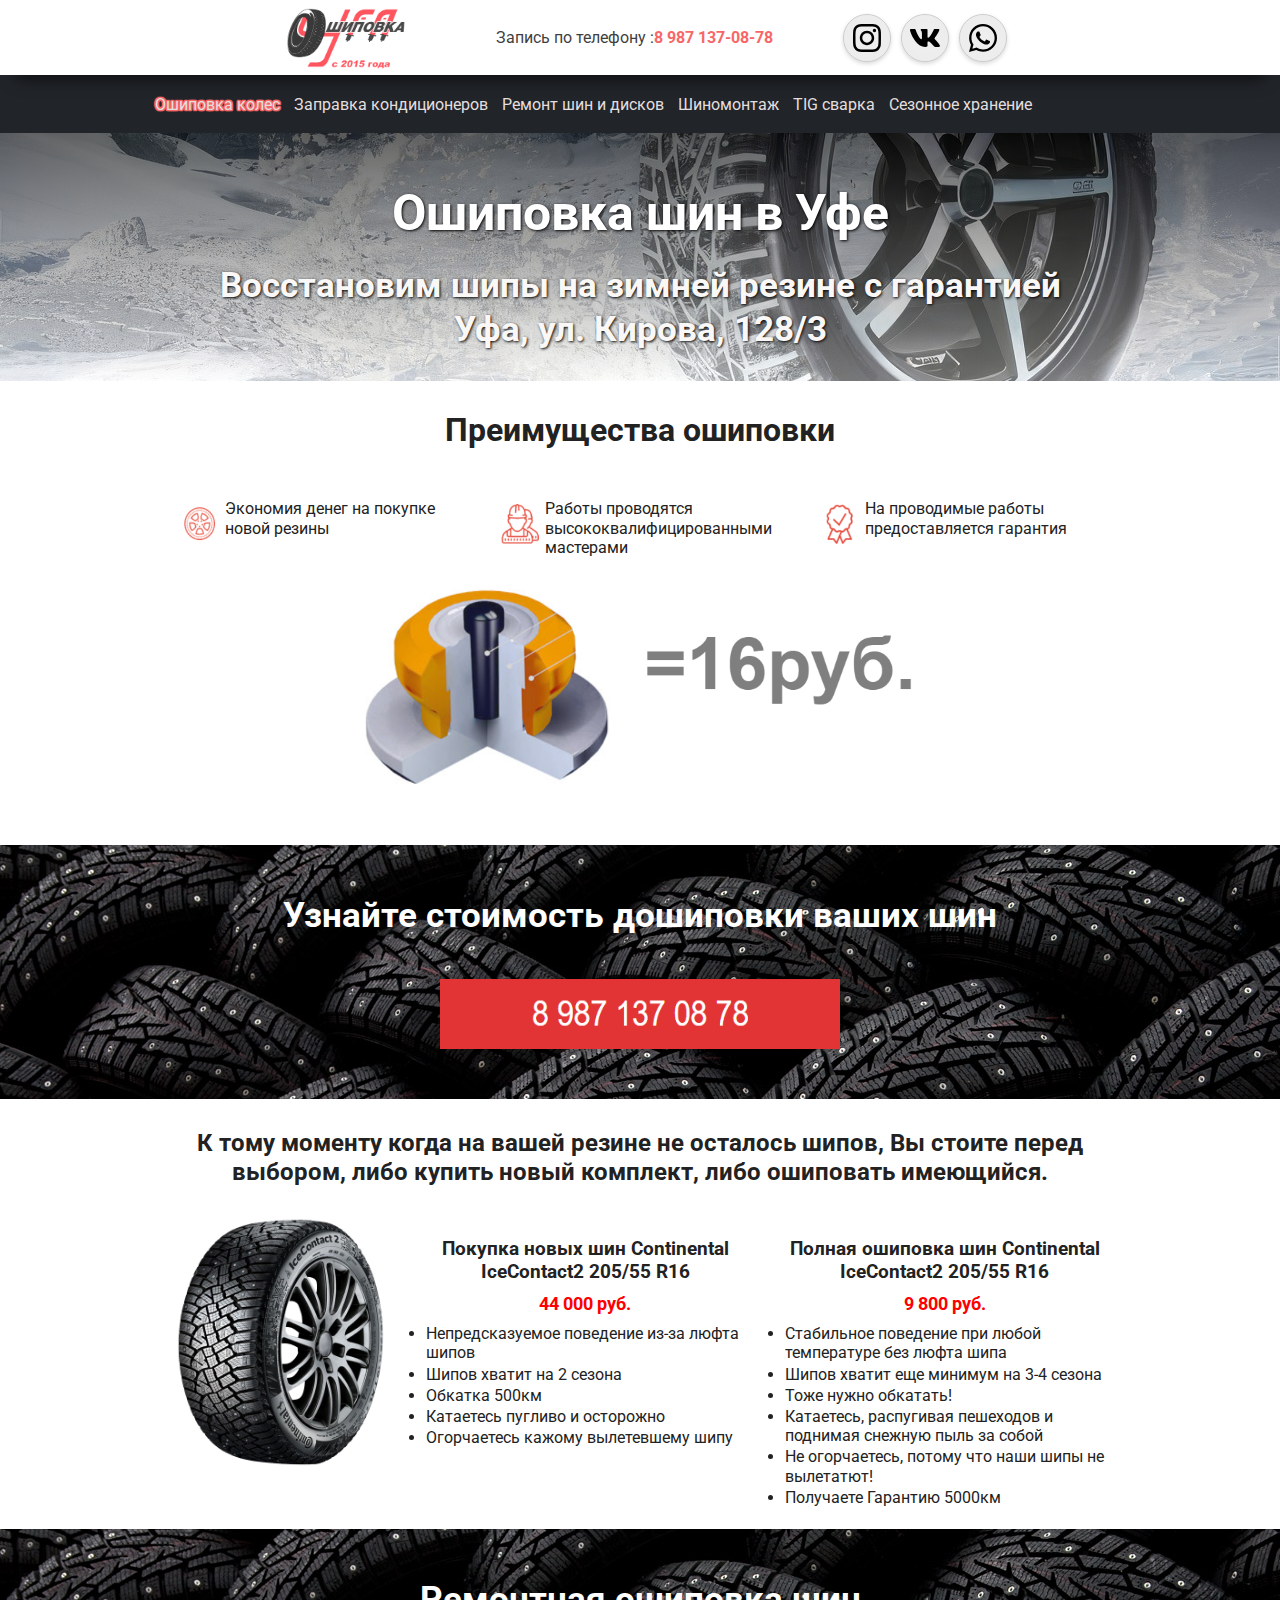
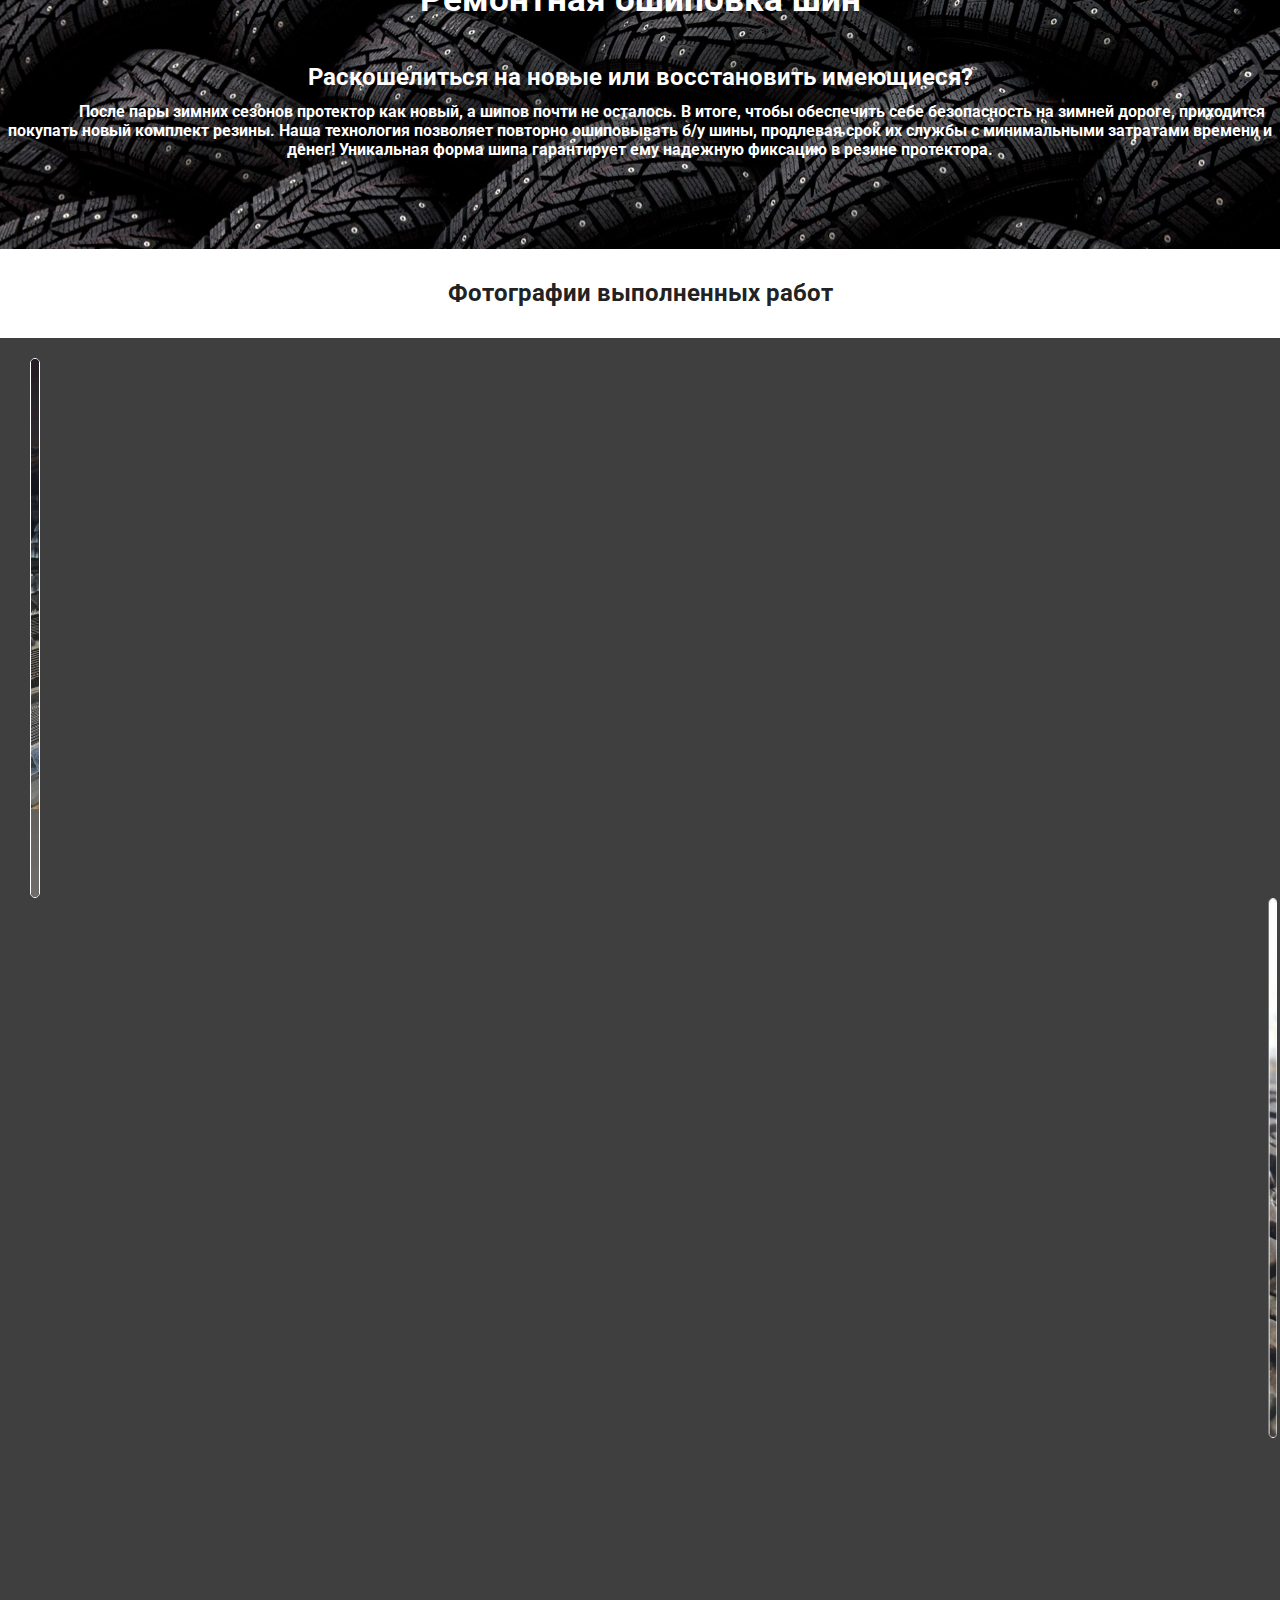
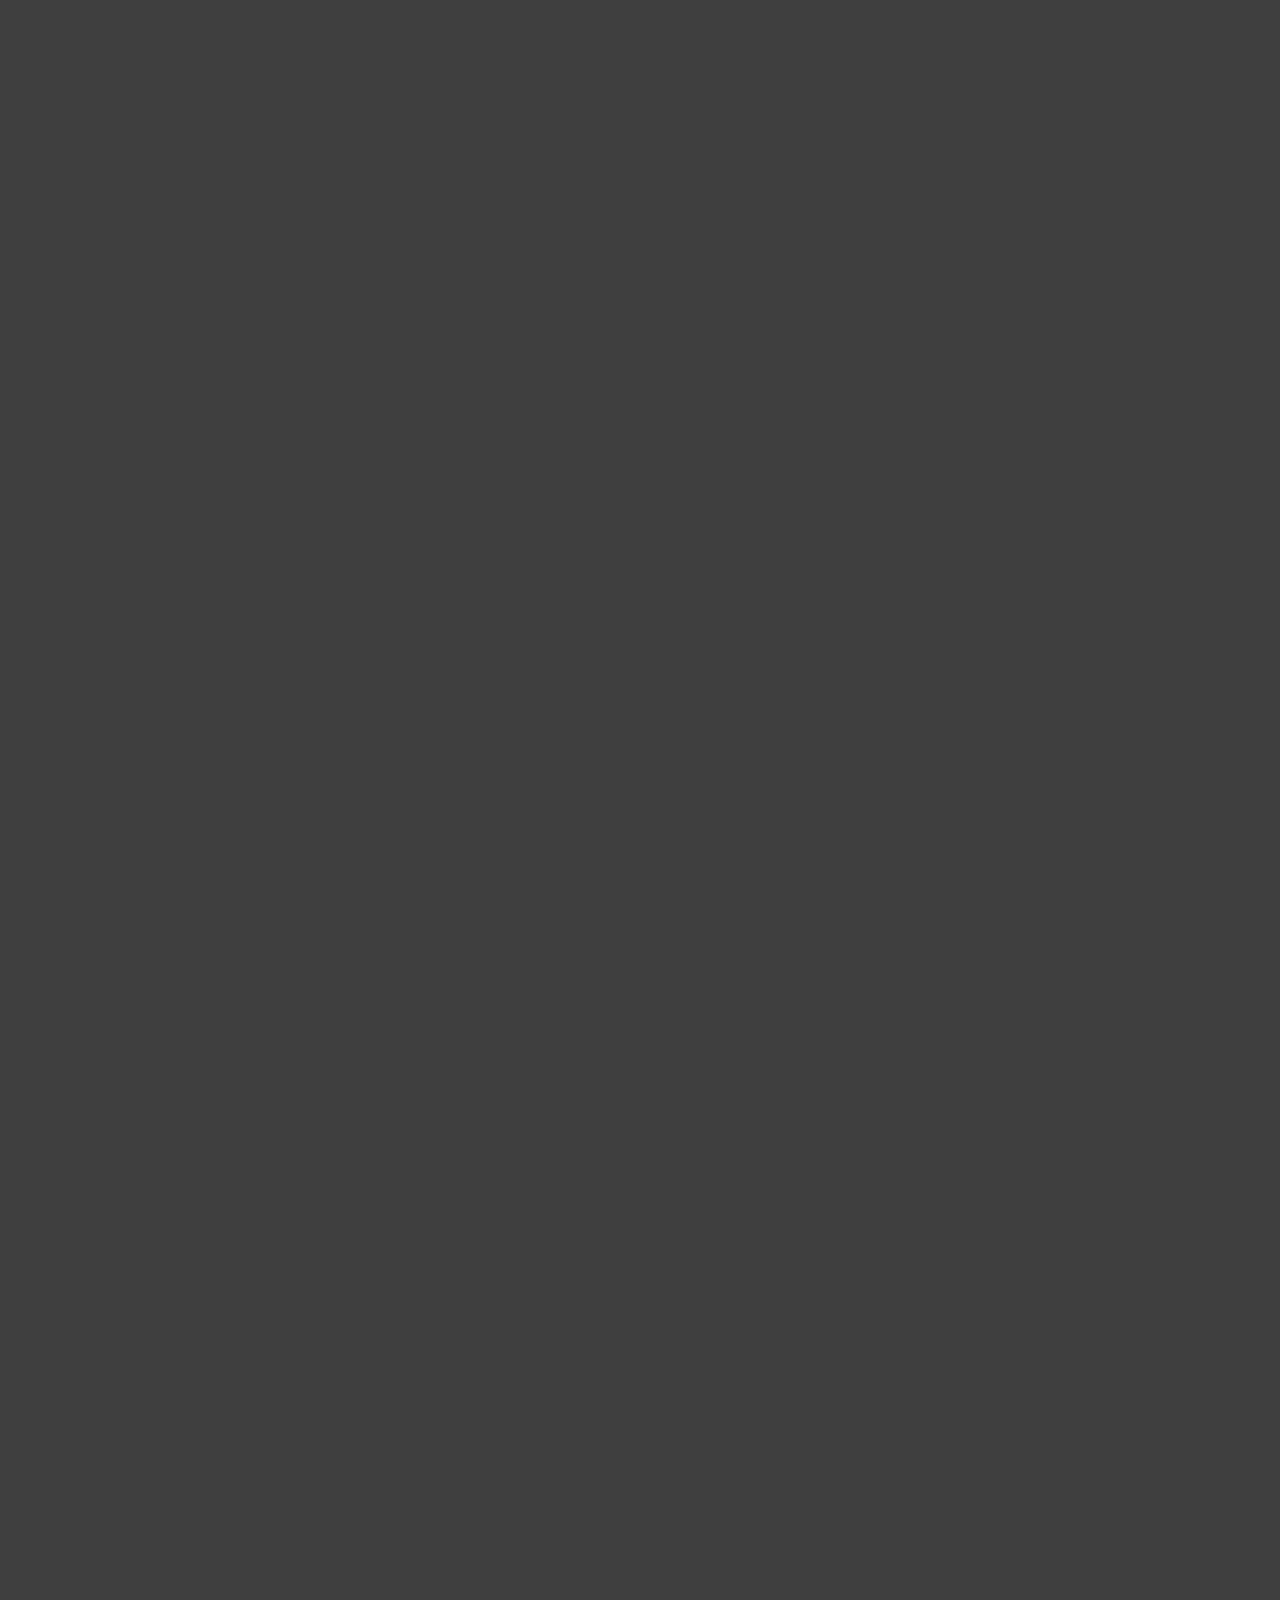
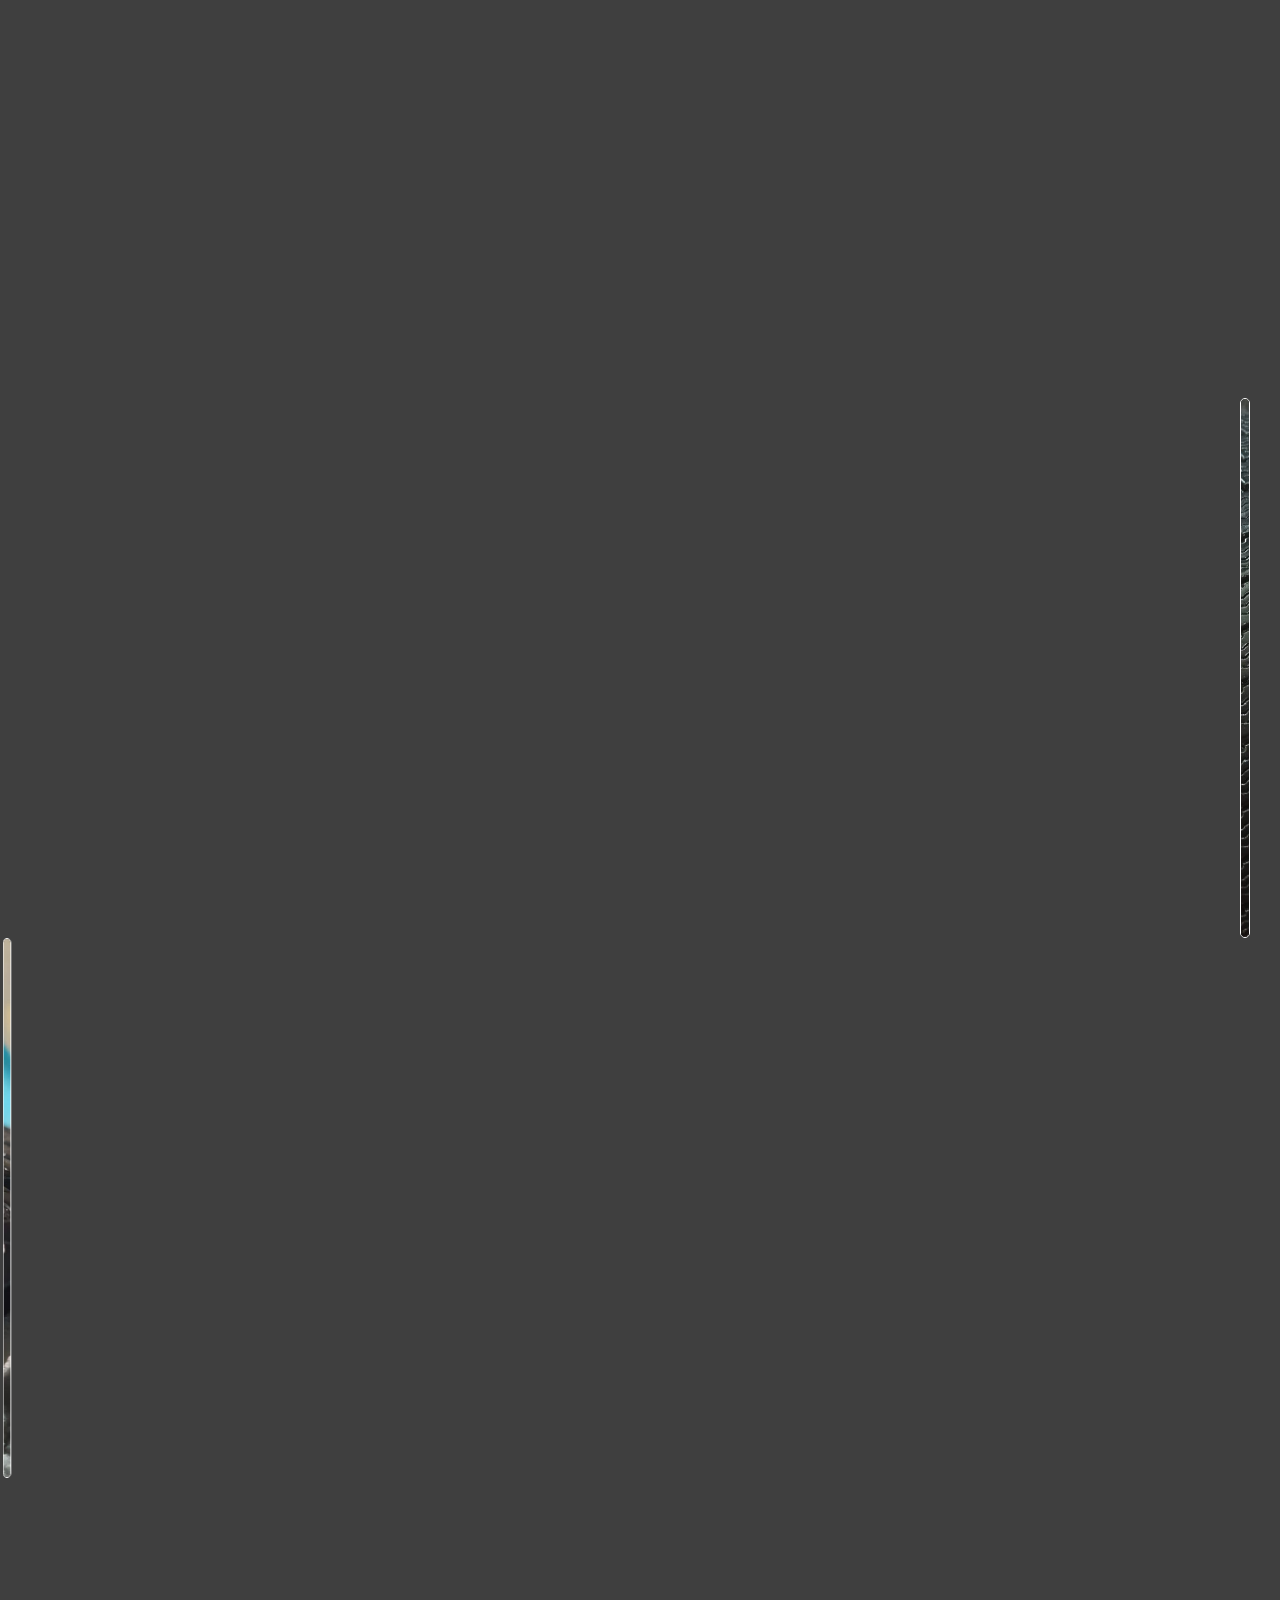
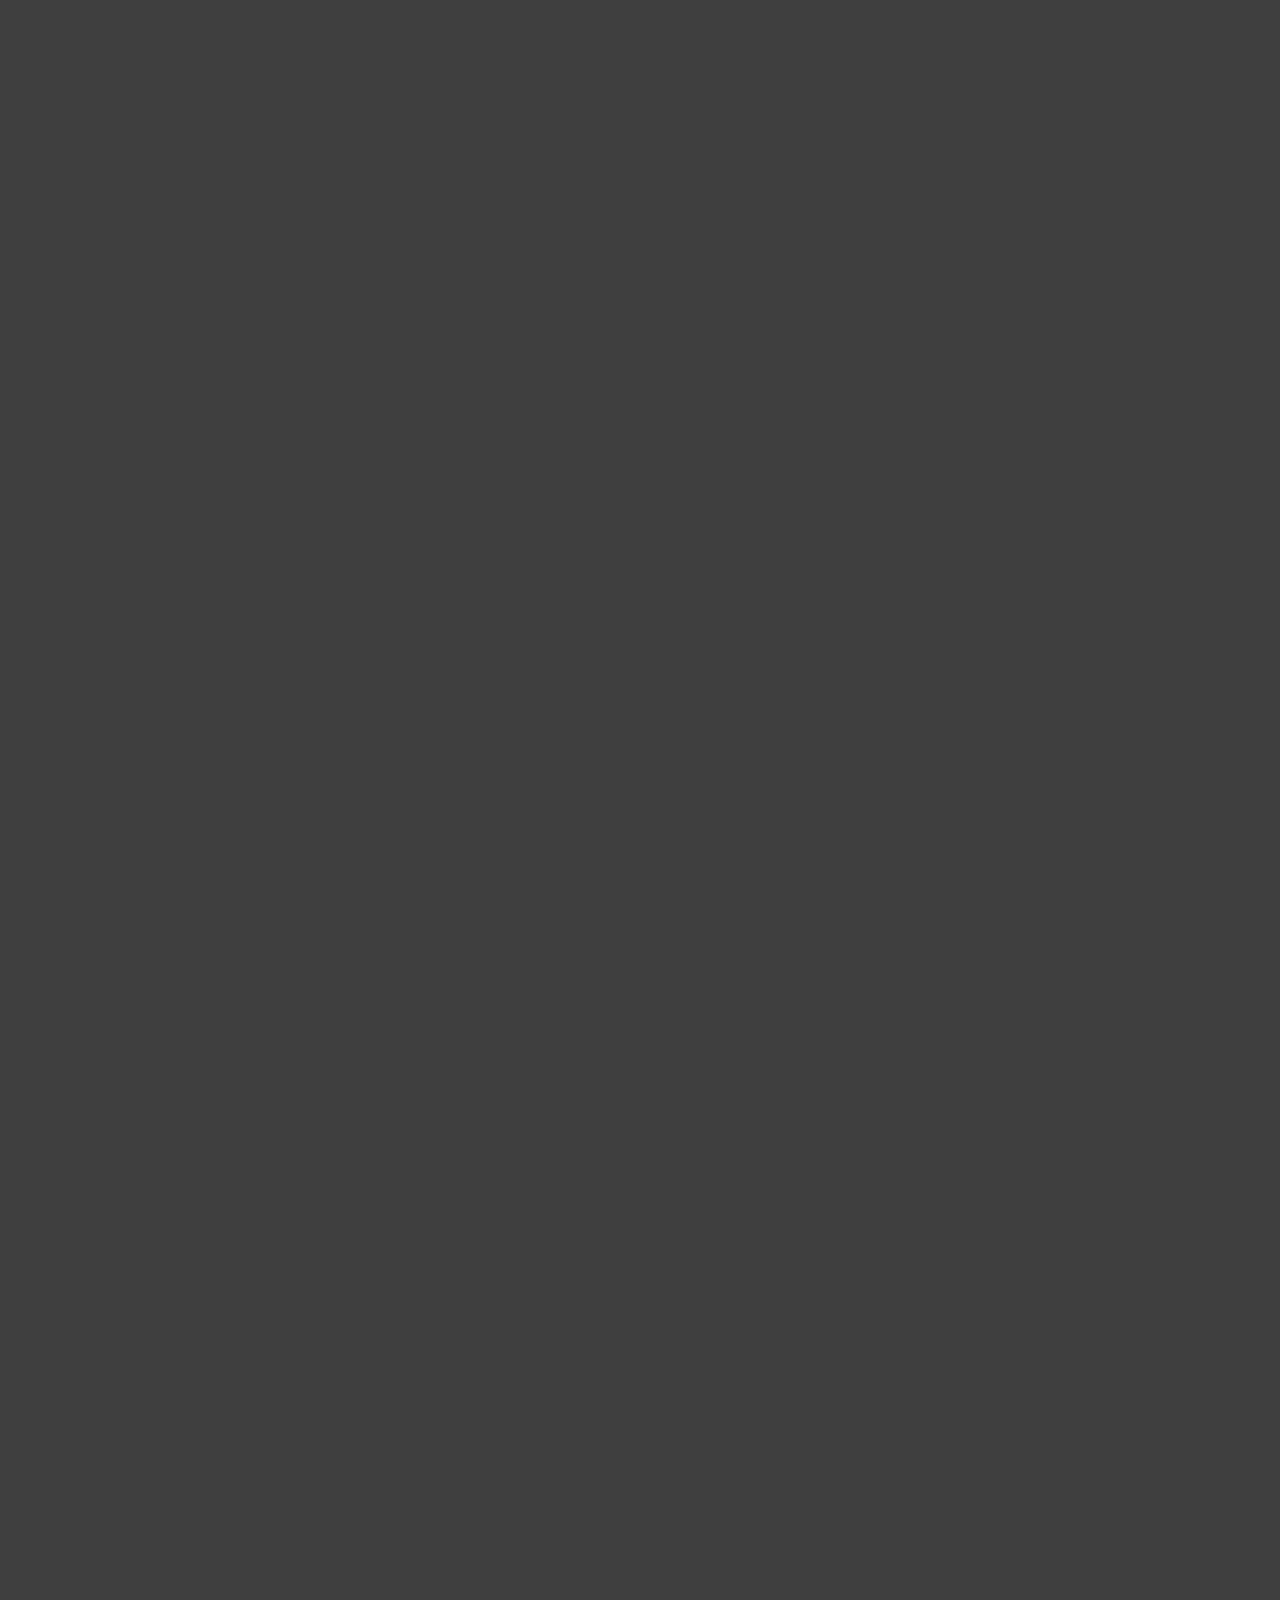
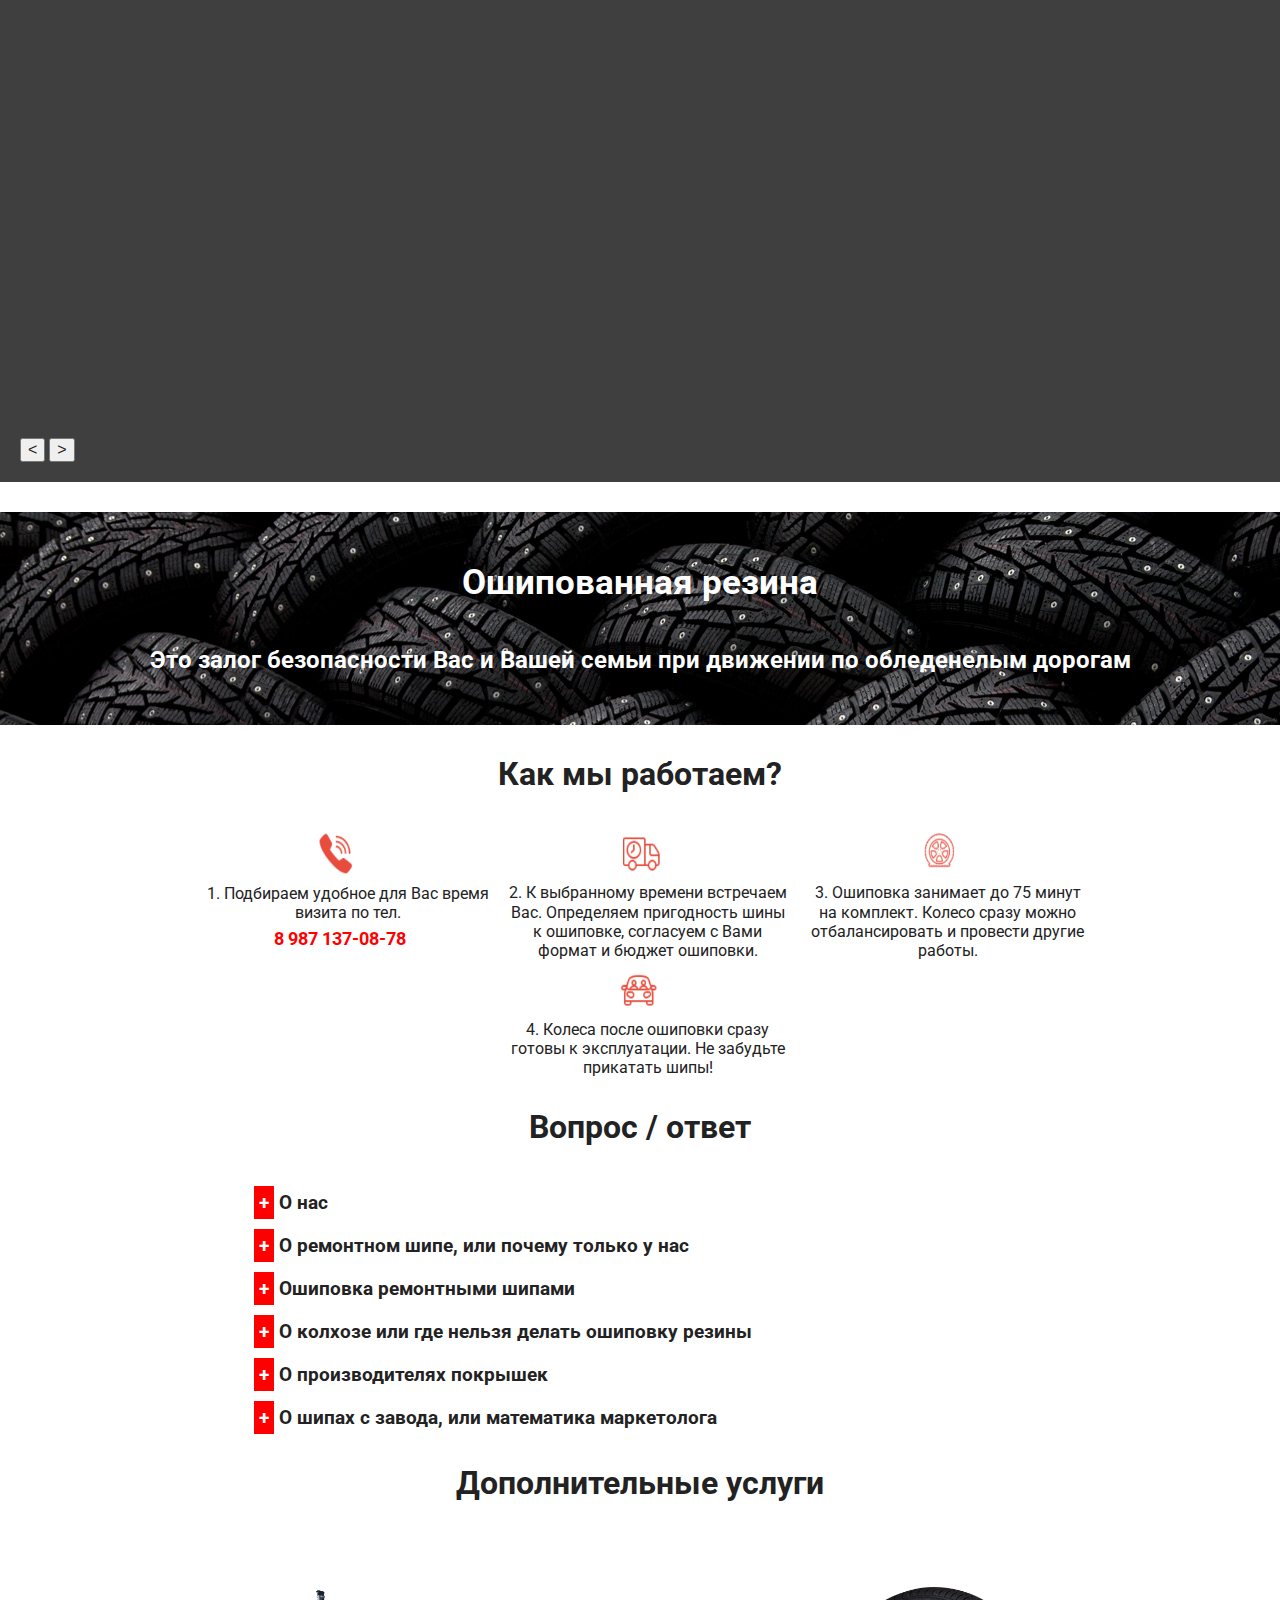
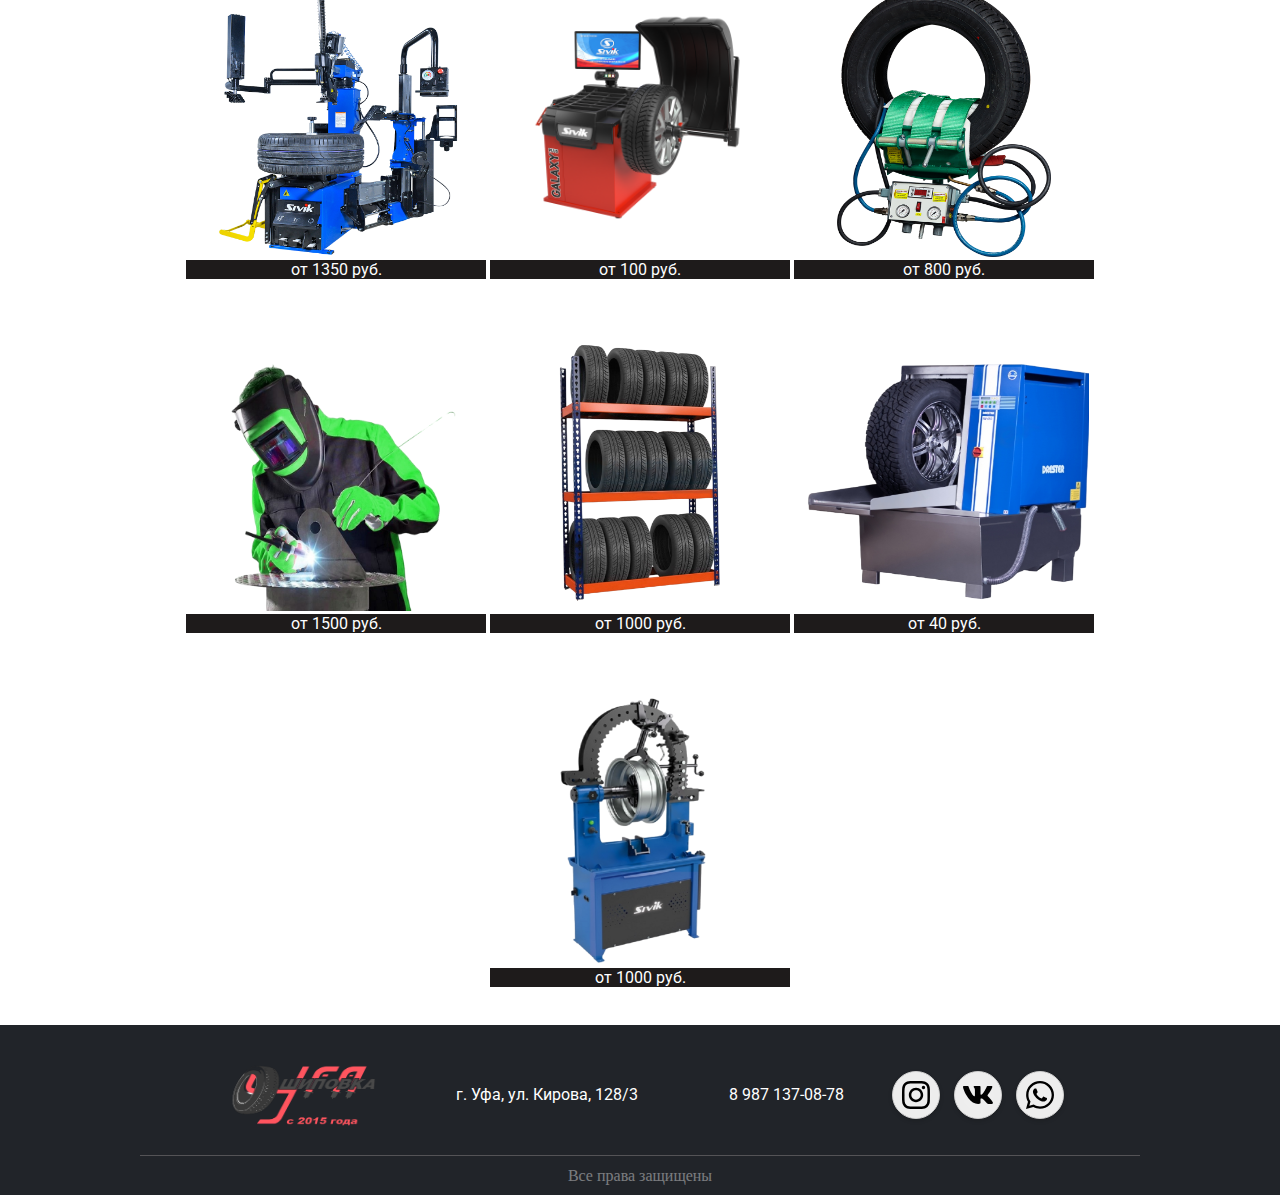
==== index.html @ 0d9ad4f1 "correct gallery" ====
<!DOCTYPE html>
<html lang="en">
  <head>
    <meta charset="UTF-8" />
    <meta http-equiv="X-UA-Compatible" content="IE=edge" />
    <meta name="viewport" content="width=device-width, initial-scale=1.0" />
    <link rel="stylesheet" href="reset.css" />
    <link rel="stylesheet" href="style.css" />
    <link rel="icon" href="logo_min.ico" type=”image/x-icon”>
    <link rel="stylesheet" href="css/style.css">
    <title>Ошиповка шин - Ошиповка шин в Уфе</title>
  </head>
  <body>
    <nav class="navbar">
      <div class="container">
        <div class="navbar__wrap">
          <div class="hamb">
            <div class="hamb__field" id="hamb">
              <span class="bar"></span>
              <span class="bar"></span>
              <span class="bar"></span>
            </div>Меню
          </div>

          
          <div class="menusha">

            <ul class="topmenu">
              
              <li> <div class="submenu-link"><img src="chrome_D1sg9mrpf6-PhotoRoom.png-PhotoRoom.png" class="burger">
                 <a href="" > Меню</a></div>
                <ul class="submenu">
                  <li class="pagesik"><a href='' id="glaw">Ошиповка колес</a></li>
                <li class="pagesik"><a href=''>Заправка кондиционеров</a></li>
                <li class="pagesik"><a href=''>Ремонт шин и дисков</a></li>
                <li class="pagesik"><a href=''>Шиномонтаж</a></li>
                <li class="pagesik"><a href=''>TIG сварка</a></li>
                <li class="pagesik"><a href=''>Сезонное хранение</a></li>
                </ul>
              </li>
            </ul>
            
              
          </div>



          <a href="#" class="logo" id="logo"><img src="logo.png" class="logotype" alt=""></a>
          
          <ul class="menu" id="menu">
            
            <div class="mesuba"> 
              <ul class="mensu">
              <li class="pagesik"><a href='' id="glaw">Ошиповка колес</a></li>
              <li class="pagesik"><a href=''>Заправка кондиционеров</a></li>
              <li class="pagesik"><a href=''>Ремонт шин и дисков</a></li>
              <li class="pagesik"><a href=''>Шиномонтаж</a></li>
              <li class="pagesik"><a href=''>TIG сварка</a></li>
              <li class="pagesik"><a href=''>Сезонное хранение</a></li>
            </ul>
            </div>
            

            <li><a href="tel:+79871370878">Запись по телефону :<p> <div class="numberus">  8 987 137-08-78</div></p></a></li>
           
            <li>
              <div class="social instagram">
                <a href="https://instagram.com/oshipovkaufa" target="_blank">
                  <svg role="img" viewBox="0 0 448 512">
                    <path fill="currentColor" d="M224.1 141c-63.6 0-114.9 51.3-114.9 114.9s51.3 114.9 114.9 114.9S339 319.5 339 255.9 287.7 141 224.1 141zm0 189.6c-41.1 0-74.7-33.5-74.7-74.7s33.5-74.7 74.7-74.7 74.7 33.5 74.7 74.7-33.6 74.7-74.7 74.7zm146.4-194.3c0 14.9-12 26.8-26.8 26.8-14.9 0-26.8-12-26.8-26.8s12-26.8 26.8-26.8 26.8 12 26.8 26.8zm76.1 27.2c-1.7-35.9-9.9-67.7-36.2-93.9-26.2-26.2-58-34.4-93.9-36.2-37-2.1-147.9-2.1-184.9 0-35.8 1.7-67.6 9.9-93.9 36.1s-34.4 58-36.2 93.9c-2.1 37-2.1 147.9 0 184.9 1.7 35.9 9.9 67.7 36.2 93.9s58 34.4 93.9 36.2c37 2.1 147.9 2.1 184.9 0 35.9-1.7 67.7-9.9 93.9-36.2 26.2-26.2 34.4-58 36.2-93.9 2.1-37 2.1-147.8 0-184.8zM398.8 388c-7.8 19.6-22.9 34.7-42.6 42.6-29.5 11.7-99.5 9-132.1 9s-102.7 2.6-132.1-9c-19.6-7.8-34.7-22.9-42.6-42.6-11.7-29.5-9-99.5-9-132.1s-2.6-102.7 9-132.1c7.8-19.6 22.9-34.7 42.6-42.6 29.5-11.7 99.5-9 132.1-9s102.7-2.6 132.1 9c19.6 7.8 34.7 22.9 42.6 42.6 11.7 29.5 9 99.5 9 132.1s2.7 102.7-9 132.1z"/>
                  </svg>
                </a>
              </div>
            
            <div class="social vk">
              <a href="https://vk.com/oshipovkaufa" target="_blank">
                <svg role="img" viewBox="0 0 576 512">
                  <path fill="currentColor" d="M545 117.7c3.7-12.5 0-21.7-17.8-21.7h-58.9c-15 0-21.9 7.9-25.6 16.7 0 0-30 73.1-72.4 120.5-13.7 13.7-20 18.1-27.5 18.1-3.7 0-9.4-4.4-9.4-16.9V117.7c0-15-4.2-21.7-16.6-21.7h-92.6c-9.4 0-15 7-15 13.5 0 14.2 21.2 17.5 23.4 57.5v86.8c0 19-3.4 22.5-10.9 22.5-20 0-68.6-73.4-97.4-157.4-5.8-16.3-11.5-22.9-26.6-22.9H38.8c-16.8 0-20.2 7.9-20.2 16.7 0 15.6 20 93.1 93.1 195.5C160.4 378.1 229 416 291.4 416c37.5 0 42.1-8.4 42.1-22.9 0-66.8-3.4-73.1 15.4-73.1 8.7 0 23.7 4.4 58.7 38.1 40 40 46.6 57.9 69 57.9h58.9c16.8 0 25.3-8.4 20.4-25-11.2-34.9-86.9-106.7-90.3-111.5-8.7-11.2-6.2-16.2 0-26.2.1-.1 72-101.3 79.4-135.6z"/>
                </svg>
              </a>
            </div>
            <div class="social whatsapp">
              <a href="https://wa.me/79871370878" target="_blank">
                <svg role="img" viewBox="0 0 448 512">
                  <path fill="currentColor" d="M380.9 97.1C339 55.1 283.2 32 223.9 32c-122.4 0-222 99.6-222 222 0 39.1 10.2 77.3 29.6 111L0 480l117.7-30.9c32.4 17.7 68.9 27 106.1 27h.1c122.3 0 224.1-99.6 224.1-222 0-59.3-25.2-115-67.1-157zm-157 341.6c-33.2 0-65.7-8.9-94-25.7l-6.7-4-69.8 18.3L72 359.2l-4.4-7c-18.5-29.4-28.2-63.3-28.2-98.2 0-101.7 82.8-184.5 184.6-184.5 49.3 0 95.6 19.2 130.4 54.1 34.8 34.9 56.2 81.2 56.1 130.5 0 101.8-84.9 184.6-186.6 184.6zm101.2-138.2c-5.5-2.8-32.8-16.2-37.9-18-5.1-1.9-8.8-2.8-12.5 2.8-3.7 5.6-14.3 18-17.6 21.8-3.2 3.7-6.5 4.2-12 1.4-32.6-16.3-54-29.1-75.5-66-5.7-9.8 5.7-9.1 16.3-30.3 1.8-3.7.9-6.9-.5-9.7-1.4-2.8-12.5-30.1-17.1-41.2-4.5-10.8-9.1-9.3-12.5-9.5-3.2-.2-6.9-.2-10.6-.2-3.7 0-9.7 1.4-14.8 6.9-5.1 5.6-19.4 19-19.4 46.3 0 27.3 19.9 53.7 22.6 57.4 2.8 3.7 39.1 59.7 94.8 83.8 35.2 15.2 49 16.5 66.6 13.9 10.7-1.6 32.8-13.4 37.4-26.4 4.6-13 4.6-24.1 3.2-26.4-1.3-2.5-5-3.9-10.5-6.6z"/>
                </svg>
              </a>
            </div></li>
          </ul>
        </div>
      </div>
    </nav>
    <div class="popup" id="popup"></div>
    <header class="header" id="header">  
      <div class="container">
        <div class="content">
                <li class="pagesik"><a href='' id="glaw">Ошиповка колес</a></li>
                <li class="pagesik"><a href=''>Заправка кондиционеров</a></li>
                <li class="pagesik"><a href=''>Ремонт шин и дисков</a></li>
                <li class="pagesik"><a href=''>Шиномонтаж</a></li>
                <li class="pagesik"><a href=''>TIG сварка</a></li>
                <li class="pagesik"><a href=''>Сезонное хранение</a></li>
        </div>
      </div>
    </header>
    <script src="https://cdnjs.cloudflare.com/ajax/libs/jquery/3.3.1/jquery.min.js"></script>

    <div class="noheader2">
      <div class="conte">
        <h1>Ошиповка шин в Уфе</h1><br>
        <h2>Восстановим шипы на зимней резине с гарантией</h2><br>
        <h2>Уфа, ул. Кирова, 128/3</h2>
      </div>
    </div>

    <main class="main">
      <div class="container">
        <div class="zag"> <b>Преимущества ошиповки</b></div>
        <div class="preim">
          <div class="preimblock"><img src="ikonprem11.png" alt=""><div>Экономия денег на покупке новой резины</div></div>
          <div class="preimblock"><img src="ikonprem3.png" alt=""><div>Работы проводятся высококвалифицированными мастерами</div></div>
          <div class="preimblock"><img src="ikonprem2.png" alt=""><div>На проводимые работы предоставляется гарантия</div></div>
       </div>
       <div class="preim"><img src="ship.png" alt="" id="shipa"></div>
       
          </p>
        </div>
      
    </main>

    <!-- <div class="RP-SCRIPT"><a class="RP-LINK" href="https://radiopotok.ru/radio/1876">Rock Radio</a></div><script defer src="https://radiopotok.ru/f/script6.1/1876.js" charset="UTF-8"></script> -->


    <div class="noheader">
      <div class="conte">
        <h2>Узнайте стоимость дошиповки ваших шин</h2><br>
        <img src="nubmer.png" alt="">
      </div>
    </div>

<main class="main">
  <div class="container">
    <div class="zagkoles"> К тому моменту когда на вашей резине не осталось шипов, Вы стоите перед выбором, либо купить новый комплект, либо ошиповать имеющийся.</div>
    <div class="primer">
      <img src="continental1.png" alt="">
      <div class="newshin">
        <div class="abzacc">Покупка новых шин
        Continental IceContact2 205/55 R16</div>
        
        <div class="cena">44 000 руб.</div>
        <li>Непредсказуемое поведение из-за люфта шипов</li>
        <li>Шипов хватит на 2 сезона</li>
        <li>Обкатка 500км</li>
        <li>Катаетесь пугливо и осторожно</li>
        <li>Огорчаетесь кажому вылетевшему шипу</li>
        
       
      </div>
      <div class="newshin"><div class="abzacc">Полная ошиповка шин
        Continental IceContact2 205/55 R16</div>
        
        <div class="cena">9 800 руб.</div>
        <li>Стабильное поведение при любой температуре без люфта шипа</li>
        <li>Шипов хватит еще минимум на 3-4 сезона</li>
        <li>Тоже нужно обкатать!</li>
        <li>Катаетесь, распугивая пешеходов и поднимая снежную пыль за собой</li>
        <li>Не огорчаетесь, потому что наши шипы не вылетатют!</li>
        <li>Получаете Гарантию 5000км</li>
        
        </div>
     
   </div>
  </div>
</main>

<div class="noheader">
  <div class="conte">
    <h2>Ремонтная ошиповка шин</h2><br>
    <h3>Раскошелиться на новые или восстановить имеющиеся?</h3>
    <p>После пары зимних сезонов протектор как новый, а шипов почти не осталось. В итоге, чтобы обеспечить себе безопасность на зимней дороге, приходится покупать новый комплект резины. 
    Наша технология позволяет повторно ошиповывать б/у шины, продлевая срок их службы с минимальными затратами времени и денег! 
    Уникальная форма шипа гарантирует ему надежную фиксацию в резине протектора.</p>
  </div>
</div>

<div class="zagkoles"> Фотографии выполненных работ</div>
<main class="main">
<div class="fotki">

  <!-- <div class="pedenus-slaidera">
    <div class="sended-nesunam">
    <div class="design-mansecus">
    <div class="design-mansecu">
      <img class="img-naminks" src="photo1.jpg">
    </div>
    <div class="design-mansecu">
      <img class="img-naminks" src="photo2.jpg">
    </div>
    <div class="design-mansecu">
      <img class="img-naminks" src="photo3.jpg">
    </div>
    <div class="design-mansecu">
      <img class="img-naminks" src="photo4.jpg">
    </div>
    <div class="design-mansecu">
      <img class="img-naminks" src="photo5.jpg">
    </div>
    <div class="design-mansecu">
      <img class="img-naminks" src="photo6.jpg">
    </div>
    <div class="design-mansecu">
      <img class="img-naminks" src="photo8.jpg">
    </div>
    <div class="design-mansecu">
      <img class="img-naminks" src="photo9.jpg">
    </div>
    <div class="design-mansecu">
      <img class="img-naminks" src="photo10.jpg">
      </div>
      <div class="design-mansecu">
        <img class="img-naminks" src="photo11.jpg">
      </div>
      <div class="design-mansecu">
        <img class="img-naminks" src="photo12.jpg">
      </div>
      <div class="design-mansecu">
        <img class="img-naminks" src="photo13.jpg">
        </div>
    </div>
    </div>
    <a class="educas-nsution educas-nsution_prev" href="#" role="button"></a>
    <a class="educas-nsution educas-nsution_next" href="#" role="button"></a>
    </div> -->


   

    <div class="carousel-3d" data-gap="10">
      <figure>
          <div><a href="#any"><img class="galerei" src="photo1.jpg" alt=""/></a></div>
          <div><a href="#any"><img class="galerei" src="photo2.jpg" alt=""/></a></div>
          <div><a href="#any"><img class="galerei" src="photo3.jpg" alt=""/></a></div>
          <div><a href="#any"><img class="galerei" src="photo4.jpg" alt=""/></a></div>
          <div><a href="#any"><img class="galerei" src="photo5.jpg" alt=""/></a></div>
          <div><a href="#any"><img class="galerei" src="photo6.jpg" alt=""/></a></div>
          <div><a href="#any"><img class="galerei" src="photo8.jpg" alt=""/></a></div>
          <div><a href="#any"><img class="galerei" src="photo9.jpg" alt=""/></a></div> 
          <div><a href="#any"><img class="galerei" src="photo10.jpg" alt=""/></a></div>
          <div><a href="#any"><img class="galerei" src="photo11.jpg" alt=""/></a></div>
          <div><a href="#any"><img class="galerei" src="photo12.jpg" alt=""/></a></div>
          <div><a href="#any"><img class="galerei" src="photo13.jpg" alt=""/></a></div>
      </figure>
      <nav>
          <button class="nav prev"> < </button>
          <button class="nav next"> > </button>
      </nav>
  </div>



</div>

</main>

<div class="noheader">
  <div class="conte">
    <h2>Ошипованная резина</h2><br>
    <h3>Это залог безопасности Вас и Вашей семьи при движении по обледенелым дорогам</h3>
    
  </div>
</div>

<main class="main">
  <div class="container">
    <div class="zag"><b>Как мы работаем?</b></div>
    <div class="preim1">  
      <div class="preimblock1"><img src="kakrab1.png" alt=""><div>1. Подбираем удобное для Вас время визита по тел. </div><div class="cena">8 987 137-08-78</div></div>
      <div class="preimblock1"><img src="kakarab2.png" alt=""><div>2. К выбранному времени встречаем Вас. Определяем пригодность шины к ошиповке, согласуем с Вами формат и бюджет ошиповки.</div></div>
      <div class="preimblock1"><img src="kakarab3.png" alt=""><div>3. Ошиповка занимает до 75 минут на комплект. Колесо сразу можно отбалансировать и провести другие работы.</div></div>
      <div class="preimblock1"><img src="kakrab4.png" alt=""><div>4. Колеса после ошиповки сразу готовы к эксплуатации. Не забудьте прикатать шипы!</div></div>
   </div>

      <div class="zag"> <b>Вопрос / ответ</b></div>

      <div class="blokopisan" onclick="look('link1'),izmeVid('redblock1'),izmVidMin('redMin1')"  ><div id="redMin1" class="redblock">–</div> <div id="redblock1" class="redblock1" >+</div> 
      О нас </div>
      <div id="link1" class="opisanie">
        <p>Сотни довольных клиентов уже сделали выбор в пользу шиповки ремонтными шипами в Уфе в нашей команде. 
        Наши клиенты сэкономили сотни тысяч рублей на покупке новых покрышек, восстановив ошиповку имеющихся покрышек, проверили качество сцепления 
        на всех поворотах Уфы, тысячах поворотов Республики и даже других регионов нашей страны. </p>
        <p>И если Вам надоело думать о том, как тронуться на подъемах, надоело входить в повороты на 15км/ч, надоело отказывать себе в ручнике – звоните нам! 
        Решим Ваши проблемы. Качественно и надолго. </p>
        <p>Мы являемся официальным установочным центром завода-изготовителя, и поэтому даём гарантию качества и обеспечиваем лучшую цену на эти услуги не только в Уфе и Башкортостане, но и во всем Приволжском ФО. 
        Именно к нам приезжали шиповаться клиенты со всех городов Башкортостана, Усть-Катава, Магнитогорска, Саратова и Волгограда. </p>
        Звоните! Будем рады Вам помочь.</div>

        <div class="blokopisan" onclick="look('link2'),izmeVid('redblock2'),izmVidMin('redMin2')" ><div id="redMin2" class="redblock">–</div> <div id="redblock2" class="redblock1" >+</div> 
        О ремонтном шипе, или почему только у нас</div>
        <div id="link2" class="opisanie"><p>Наша команда использует только ремонтные шипы, никакого «колхоза» и «китая». Так что же это за ремонтный шип? Это специальный трехкомпонентный шип, значительно больший по габаритам типовых, но при этом по массе несущественно тяжелее, так что в управляемости и динамике машина не потеряет, а даже приобретет. Но о приобретет чуточку позже.
        </p><p>Ремонтный шип устанавливается в отверстие из-под выпавшего шипа. В виду своего размера, шип плотно обтянут резиной. Установка в «старые» отверстия дает огромный плюс. Ремонтная ошиповка восстанавливает исходную конфигурацию пятная контакта. А ведь именно за грамотное расположение шипов и платится немалая часть стоимости комплекта резины! Устанавливая профессиональным оборудованием, мы никак не повреждаем покрышку. Технология полностью исключила элементы, способные хоть как-то повредить покрышку.
        </p><p>Сам корпус по высоте короче заводского, но фланец (шляпка) увеличен в диаметре до 12мм (заводские шипы имеют диаметр в 6,5-8мм). Эта шляпка шипа работает как якорь и обеспечивает устойчивость к вылету под действием поперечной к поверхности протектора центробежной силы, что не позволяет вылетать даже при скорости 180км/ч (наверно и при большей им ничего не грозит, но быстрее ехать по ледяной трассе откровенно было страшно). Эта же шляпка увеличивает устойчивость к касательным к протектору силам, возникающим при разгонах, торможениях, поворотах.
        </p><p> Полимерная втулка имеет очень низкую плотность, что позволяет снизить массу шипа, является дополнительным элементом сопротивления касательным силам и одновременно служит своего рода сальником, защищающим основание шипа и протектор от агрессивной среды.
        </p><p> Корпус шипа выполнен из сталь-алюминиевого сплава, что обеспечивает большую износостойкость шипа. При сравнении вида сверху очевидно, что площадь рабочей поверхности ремонтного шипа больше площади заводского шипа, и это вместе с большей устойчивостью шипа приводит к тому, что износ у шипа идет только сверху вниз, наш ремонтный шип со временем становится короче, но не тоньше, как заводские. А значит не будет болтаться в отверстии, а всегда на совесть стоять поперек площади контакта, обеспечивая максимально глубокое вгрызание в лед, тем самым Вы и приобретете улучшение динамики.
        </p><p> И конечно же, мы не могли обойти стороной ключевой элемент шипа – сердечник. У ремонтного шипа сердечник изготовлен из вольфрамового сплава (прямо как у бронебойных патронов, ну а что?) И он у нас длинный! Сердечник нашего ремонтного шипа протягивается до самой шляпки, придавай дополнительную прочность корпусу, не позволяя ломаться ему в районе ножки (привет владельцам Michelin X-Ice North 3 и Nokian Hakkapellita 7).
        </p></div>

        <div class="blokopisan" onclick="look('link3'),izmeVid('redblock3'),izmVidMin('redMin3')"  ><div id="redMin3" class="redblock">–</div> <div id="redblock3" class="redblock1" >+</div> 
        Ошиповка ремонтными шипами </div>
        <div id="link3" class="opisanie">
         <p> Ошиповка ремонтными шипами – возвращение былой хваткости Ваших шин.</p>
          <p>Давно устоялось мнение о том, что восстановить шипы на шинах нельзя. До последнего времени так оно и было: поставить заводской шип в старое, изношенное отверстие бесполезно. Отверстия под шипы у шины изношены, диаметр увеличен, поэтому сил удержать шип в таком отверстии и резины нет. К тому же в процессе эксплуатации покрышек, протектор истирается. В купе с тем, что стандартные шипы имеют высоту 8,5 мм, очень скоро протектор становится слишком низким, и заводской шип уже будет торчать выше протектора. А следовательно, уже под действием много меньшей касательной к поверхности протектора силы шип вылетает при разгоне и торможении.
          </p></div>
        
        <div class="blokopisan" onclick="look('link4'),izmeVid('redblock4'),izmVidMin('redMin4') "  ><div id="redMin4" class="redblock">–</div> <div id="redblock4" class="redblock1" >+</div> 
        О колхозе или где нельзя делать ошиповку резины </div>
        <div id="link4" class="opisanie">
          <p>О «колхозе», или сыр в мышеловке.</p>
          <p>Есть «умельцы», заявляющие, что могут восстановить ошиповку, просверлив новое отверстие и поставить рядом стандартный шип, или же типовой шип, уменьшенного диаметра и высоты (выпускаются и такие, для ошиповки велосипедных покрышек и обуви). Подкупает, согласен, копеечная цена этой услуги. Стоп! За что мы платим в зимней шипованной резине в первую очередь? За шипы. Почему же так аппетитен сыр в этой мышеловке? Да, и для шиномонтажа «колхозная» ошиповка очень выгодна: стоимость шипа при закупке составляет 0,3-1,0 рублей, а для клиента – 4-12 рублей. Просто Клондайк для нечистых на руку дельцов. Поэтому не удивляйтесь, если добродушные ребята посоветуют Вам «колхозную» ошиповку, нахваливая как только можно весь этот бред. Но почему не стоит доверять этой технологии?
          </p><p>Давайте разберемся. Во-первых. За что мы платим деньги, покупая Nokian, Continental, Goodyear и шипованную резину других производителей? Верно! За безопасность. А как она достигается? Трудом инженеров, которые выверяют верное расположении и конфигурацию, рассчитывают размеры площадки под установку шипа; качественная ошиповка совершаемая на заводе так же немаловажный фактор, обеспечивающий безопасность потребителя. Исходя из этого, что мы получаем при обращении к мастерам «колхозной» дошиповки?
          </p><p> Во-вторых. Сверление нового отверстия. При ошибке на доли миллиметра острое сверло рассекает капроновый корд, являющийся каркасом жесткости. Вы получаете якобы нормально ошипованную шину, а на первой выбоине у Вас возникает беговая грыжа – конструктивная гибель покрышки. Конечно, никто из умельцев не признается, что они повредили корд при сверлении. Слышите, как купюры убежали в магазин покрышек? 
          </p><p> Во-третьих. Инженеры рассчитали, минимально необходимую площадку, для удержания шипа, но «колхозные» мастера Вам скажут, что и в 3-4 раза меньшей площадки будет более, чем достаточно. Не очень правдоподобно, верно? 
          </p><p> В-четвертых. Если устанавливают велосипедные шипы. Опять же, шип тяжелый, без надобности его не делают большим, чем это необходимо, ведь это увеличивают неподрессоренную массу, снижает динамику и управляемость. Его делают максимально маленьким для целевого автомобиля. А тут Вы слышите, что велосипедные шипы так же эффективно остановят Вашу полуторатонную машину, как и заводские. Владельцы джипов за две тонны, как Вам? Хорошая шутка, если бы не стоила людям жизней.
          </p><p>Что в итоге. С подобной ошиповкой все ясно. Эта «технология», в лучшем случае – деньги на ветер, покрышку на свалку, а может и машину. Мы настоятельно рекомендуем задуматься об этом!
          </p>
        </div>

        <div class="blokopisan" onclick="look('link5'),izmeVid('redblock5'),izmVidMin('redMin5') "  ><div id="redMin5" class="redblock">–</div> <div id="redblock5" class="redblock1" >+</div> 
        О производителях покрышек </div>
        <div id="link5" class="opisanie">
          <p>Вообще, преждевременная потеря работоспособности заводских шипов – процесс неизбежный. В конечном счете, сами производители заинтересованы в этом. Ведь это не прикольно, если Вы будете покупать новый комплект шипованных шин раз в 5-6 лет, намного приятнее производителю, если каждые два года Вы отсчитываете им свои кровные. С другой стороны, производители покрышек не рискуют делать протектор быстроизнашивающимся, ведь это прямой удар по репутации – плохие шины. А вот если протектор в идеальном состоянии, значит фирма хорошая, «Вы сами так ездили, что шипы потеряли», «Не виноватая я, он сам буксовал!». Мы глубоко убеждены, что отдавая такие деньги за шипованную резину, человек должен кататься, получая удовольствие от вождения, а не «тошнить», борясь за выживание каждого шипа.
          </p><p>Так и получается, что производителям нужны вылетающие шипы.
          </p><p>Мы же не работаем с производителями зимних шипованных шин, по сути своей мы портим им план продаж, ведь каждый наш клиент – несостоявшийся их. Мы работаем с заводом-изготовителем шипов. Т.е. наша репутация – это наши шипы. И мы делаем их лучше всех, и мы ставим их лучше всех. 
          </p>
          </div>

          <div class="blokopisan" onclick="look('link6'),izmeVid('redblock6'),izmVidMin('redMin6') "  ><div id="redMin6" class="redblock">–</div> <div id="redblock6" class="redblock1" >+</div> 
        О шипах с завода, или математика маркетолога </div>
        <div id="link6" class="opisanie">
          <p>Теперь немного о повторной ошиповке, и почему она необходима.</p>
          <p>Высота протектора зимних легковых шин составляет в среднем 10мм. Техника безопасности допускает минимальный остаточный протектор в 4мм, после этого использование покрышки запрещено!
          </p><p>То есть ресурс протектора по износу составил 6мм. Вау, как круто! Но…
          </p><p>А что с шипами? У шипа за лед цепляется твердосплавный сердечник, который частично погружен в алюминиевый корпус шипа. Длина сердечника – не более 5,5мм, чаще 4,5мм. Из этой длины за корпус должно выступать 1,2мм, чтобы цепляться за лед. Примерно столько же должно оставаться в корпусе для удержания шипа. На износ остается не более 3мм, а чаще около 2мм. В результате получаем, что ресурс шипа на износ в 2-3 раза меньше, чем у протектора. И если заводской шип не выпал, при остаточном протекторе в 7-8мм его необходимо заменить, провести повторную ошиповку колес. Зачем, он ведь стоит еще! – возмутитесь Вы. Все дело в том, что не сегодня – завтра этот шип выпадет, сцепные качества снизятся. К тому же, чем больше шипов остается на зимней шине, тем меньше колесо будет пробуксовывать, тем самым намного снижая реальный пробег колеса. Только подумайте, сколько оборотов колесо скребется о снег, лед, а того хуже – об асфальт, когда вы застряли на подъеме? 
          </p>
          </div>

          <div class="zag"> <b>Дополнительные услуги</b></div>

          <div class="dopuslug">

            <div class="blockDop"><img src="montag.png" alt=""> <div class="cenaDop">от 1350 руб.</div><div class="opisDop">Сезонный шиномантаж</div></div>
            <div class="blockDop"><img src="balance.png" alt=""> <div class="cenaDop">от 100 руб.</div><div class="opisDop">Балансировка колес </div> </div>
            <div class="blockDop"><img src="Remont.png" alt=""> <div class="cenaDop">от 800 руб.</div><div class="opisDop"> Ремонт порезов и грыж</div>  </div>
            <div class="blockDop"><img src="svarka.png" alt=""> <div class="cenaDop">от 1500 руб.</div><div class="opisDop">Аргонодуговая сварка TIG</div></div>
            <div class="blockDop"><img src="hranenie.png" alt=""> <div class="cenaDop">от 1000 руб.</div><div class="opisDop">Сезонное хранение шин </div> </div>
            <div class="blockDop"><img src="moika.png" alt=""> <div class="cenaDop">от 40 руб.</div><div class="opisDop"> Мойка колес</div> </div>
            <div class="blockDop"><img src="discoprau.png" alt=""> <div class="cenaDop">от 1000 руб.</div><div class="opisDop">Правка дисков</div></div>

          </div>
</div>



  </div>
</main>

    <footer class="footer">
      <div class="containerius">
        <img src="logo.png" class="logotype" alt="">
        
        <div class="adres">г. Уфа, ул. Кирова, 128/3</div>
        <div class="number"> <a href="tel:+79871370878">8 987 137-08-78</a></div>
        <div class="seti"> 
          

        <div class="social instagram">
          <a href="https://instagram.com/oshipovkaufa" target="_blank">
            <svg role="img" viewBox="0 0 448 512">
              <path fill="currentColor" d="M224.1 141c-63.6 0-114.9 51.3-114.9 114.9s51.3 114.9 114.9 114.9S339 319.5 339 255.9 287.7 141 224.1 141zm0 189.6c-41.1 0-74.7-33.5-74.7-74.7s33.5-74.7 74.7-74.7 74.7 33.5 74.7 74.7-33.6 74.7-74.7 74.7zm146.4-194.3c0 14.9-12 26.8-26.8 26.8-14.9 0-26.8-12-26.8-26.8s12-26.8 26.8-26.8 26.8 12 26.8 26.8zm76.1 27.2c-1.7-35.9-9.9-67.7-36.2-93.9-26.2-26.2-58-34.4-93.9-36.2-37-2.1-147.9-2.1-184.9 0-35.8 1.7-67.6 9.9-93.9 36.1s-34.4 58-36.2 93.9c-2.1 37-2.1 147.9 0 184.9 1.7 35.9 9.9 67.7 36.2 93.9s58 34.4 93.9 36.2c37 2.1 147.9 2.1 184.9 0 35.9-1.7 67.7-9.9 93.9-36.2 26.2-26.2 34.4-58 36.2-93.9 2.1-37 2.1-147.8 0-184.8zM398.8 388c-7.8 19.6-22.9 34.7-42.6 42.6-29.5 11.7-99.5 9-132.1 9s-102.7 2.6-132.1-9c-19.6-7.8-34.7-22.9-42.6-42.6-11.7-29.5-9-99.5-9-132.1s-2.6-102.7 9-132.1c7.8-19.6 22.9-34.7 42.6-42.6 29.5-11.7 99.5-9 132.1-9s102.7-2.6 132.1 9c19.6 7.8 34.7 22.9 42.6 42.6 11.7 29.5 9 99.5 9 132.1s2.7 102.7-9 132.1z"/>
            </svg>
          </a>
        </div>
        <div class="social vk">
          <a href="https://vk.com/oshipovkaufa" target="_blank">
            <svg role="img" viewBox="0 0 576 512">
              <path fill="currentColor" d="M545 117.7c3.7-12.5 0-21.7-17.8-21.7h-58.9c-15 0-21.9 7.9-25.6 16.7 0 0-30 73.1-72.4 120.5-13.7 13.7-20 18.1-27.5 18.1-3.7 0-9.4-4.4-9.4-16.9V117.7c0-15-4.2-21.7-16.6-21.7h-92.6c-9.4 0-15 7-15 13.5 0 14.2 21.2 17.5 23.4 57.5v86.8c0 19-3.4 22.5-10.9 22.5-20 0-68.6-73.4-97.4-157.4-5.8-16.3-11.5-22.9-26.6-22.9H38.8c-16.8 0-20.2 7.9-20.2 16.7 0 15.6 20 93.1 93.1 195.5C160.4 378.1 229 416 291.4 416c37.5 0 42.1-8.4 42.1-22.9 0-66.8-3.4-73.1 15.4-73.1 8.7 0 23.7 4.4 58.7 38.1 40 40 46.6 57.9 69 57.9h58.9c16.8 0 25.3-8.4 20.4-25-11.2-34.9-86.9-106.7-90.3-111.5-8.7-11.2-6.2-16.2 0-26.2.1-.1 72-101.3 79.4-135.6z"/>
            </svg>
          </a>
        </div>
        <div class="social whatsapp">
          <a href="https://wa.me/79871370878" target="_blank">
            <svg role="img" viewBox="0 0 448 512">
              <path fill="currentColor" d="M380.9 97.1C339 55.1 283.2 32 223.9 32c-122.4 0-222 99.6-222 222 0 39.1 10.2 77.3 29.6 111L0 480l117.7-30.9c32.4 17.7 68.9 27 106.1 27h.1c122.3 0 224.1-99.6 224.1-222 0-59.3-25.2-115-67.1-157zm-157 341.6c-33.2 0-65.7-8.9-94-25.7l-6.7-4-69.8 18.3L72 359.2l-4.4-7c-18.5-29.4-28.2-63.3-28.2-98.2 0-101.7 82.8-184.5 184.6-184.5 49.3 0 95.6 19.2 130.4 54.1 34.8 34.9 56.2 81.2 56.1 130.5 0 101.8-84.9 184.6-186.6 184.6zm101.2-138.2c-5.5-2.8-32.8-16.2-37.9-18-5.1-1.9-8.8-2.8-12.5 2.8-3.7 5.6-14.3 18-17.6 21.8-3.2 3.7-6.5 4.2-12 1.4-32.6-16.3-54-29.1-75.5-66-5.7-9.8 5.7-9.1 16.3-30.3 1.8-3.7.9-6.9-.5-9.7-1.4-2.8-12.5-30.1-17.1-41.2-4.5-10.8-9.1-9.3-12.5-9.5-3.2-.2-6.9-.2-10.6-.2-3.7 0-9.7 1.4-14.8 6.9-5.1 5.6-19.4 19-19.4 46.3 0 27.3 19.9 53.7 22.6 57.4 2.8 3.7 39.1 59.7 94.8 83.8 35.2 15.2 49 16.5 66.6 13.9 10.7-1.6 32.8-13.4 37.4-26.4 4.6-13 4.6-24.1 3.2-26.4-1.3-2.5-5-3.9-10.5-6.6z"/>
            </svg>
          </a>
        </div>


    
    </div>
        <div class="prawa">Все права защищены</div>

        
        

      </div>
      <!-- <a href="#" class="scroll-top on"><span class="screen-reader-text">Вверх</span></a> -->
    </footer>
    <script src="script.js"></script>
    <script src="js/script1.js"></script>
   
  </body>
</html>
---- style.css ----
@import url("https://fonts.googleapis.com/css2?family=Roboto:ital,wght@0,100;0,300;0,400;0,500;0,700;0,900;1,100;1,300;1,400;1,500;1,700;1,900&display=swap");

html {
  box-sizing: border-box;
  height: 100%;
}

*,
*::after,
*::before {
  box-sizing: inherit;
}

body {
  display: flex;
  flex-direction: column;
  font-family: "Roboto", sans-serif;
  font-size: 16px;
  line-height: 1.2;
  height: 100%;
}

.container {
  width: 100%;
  max-width: 1000px;
  margin: 0 auto;
  height: 100%;
  padding: 0 15px;
}

.header {
  flex: 0 0 auto;
  background-color: #212429;
  margin-top: 45px;
  height: 88px;
  /* margin-bottom: -40px; */
}

.header h1 {
  text-align: center;
  color: #fff;
  font-size: 30px;
  font-weight: bold;
}

.noheader{
  flex: 0 0 auto;
  background: url(shini.jpg);
  width: 100%;
  
  /* position: absolute; */
  /* margin-top: 920px;
  height: 250px; */
}

.noheader2{
  flex: 0 0 auto;
  background: linear-gradient(rgba(0, 0, 0, 0.6),rgba(255, 255, 255, 0.4) ), url(photos.jpg);
  width: 100%;
  max-height: 100%;
  /* filter: brightness(60%); */
  /* background-color:rgba(0, 0, 0, .5); */
  background-position: center center;
  /* определяет размер изображения на странице */
  background-size:cover;
  /* свойство устанавливает, будет ли повторяться изображение и каким образом */
  background-repeat: no-repeat;
  /* cвойство определяет, будет ли фоновое изображение прокручиваться 
  вместе с остальной частью страницы или будет фиксированным */
  /* background-attachment: fixed; */
  /* text-shadow: -0   -1px 1px #000000,
  0   -1px 1px #000000,
 -0    1px 1px #000000,
  0    1px 1px #000000,
 -1px -0   1px #000000,
  1px -0   1px #000000,
 -1px  0   1px #000000,
  1px  0   1px #000000,
 -1px -1px 1px #000000,
  1px -1px 1px #000000,
 -1px  1px 1px #000000,
  1px  1px 1px #000000,
 -1px -1px 1px #000000,
  1px -1px 1px #000000,
 -1px  1px 1px #000000,
  1px  1px 1px #000000;; */

  text-shadow: 1px 1px 3px black;
}

.noheader2 h1{
  font-size: 50px;
  color: #ffffff;
  /* margin-bottom: -20px; */
  /* font-weight: bolder; */
}

.noheader2 h2{
  color: #faf7f7;
  /* filter: brightness(100%); */
  margin-bottom: -20px;
  margin-top: -20px;
  /* font-weight: bolder; */
}
/* .header h1 {
  text-align: center;
  color: #fff;
  font-size: 55px;
  font-weight: bold;
  margin-bottom: -1%;
} */

.main {
  /* background-color: #fafafa; */
  background-color: #fff;
  flex: 1 0 auto;
}

.footer {
  background-color: #212429;
  /* flex: 0 0 auto; */
  /* display: inline; */
  /* min-height: 30%; */
  padding-top: 10px;
  /* justify-content: center; */
}


.logotype{
 max-width: 150px;
 max-height: 80px;
  margin: 20px;

  /* width: 120px;
  height: 60px; */
}

.containerius{
  width: 100%;
  max-width: 1000px;
  margin: 0 auto;
  /* height: 100%; */
  display: flex;
  flex-wrap: wrap;
  text-align:center;
  justify-content: center;
 /* justify-content: space-between; */
  /* padding: 0 15px; */
}

.prawa{
  width: 100%;
  max-width: 1000px;
  /* margin: 0 auto; */
 
  padding: 10px 0px 10px 0px;
  /* height: 100%; */
  background-color: #212429;
  border-top: #a29a9a 1px solid;
  color:#fff;
  opacity: 0.4;
  font-family:'Times New Roman', Times, serif;
  /* justify-content: center; */
  /* text-align: center; */
}

.adres{
    color: #fff;
    /* display: inline; */
 
    /* background-color: #ff6000; */
   
    width: 300px;
    margin: auto 0px auto 0px;
    padding-top: 3px;
    padding-bottom: 3px;
  /* margin-left: 50px; */
  /* width: 350px; */
}

@media (max-width: 500px) {
  .logotype{
    /* background-color: #ff6000; */
    width: 120px;
  height: 60px;
  margin: auto 10% auto 10%;
  padding-top: 3px;
    padding-bottom: 3px;
  /* padding: 10px; */
  }
}

.number{
  color: #fff;
  /* background-color: #ff6000; */
  padding-top: 3px;
    padding-bottom: 3px;
  /* margin: auto 0px 5% 0px; */
  /* margin-bottom: 5%; */
  margin-top: auto;
  margin-bottom: auto;
  width: 180px;
}

.number a{
  color: white;
  text-decoration: none;
}

.seti{
  margin-top: auto;
  margin-bottom: auto;
  margin-left: 15px;
}



.content {
  padding: 50px 0;
  width: 100%;
  height: 100%;
  color: #212429;
  /* position:absolute; */
}
.content1{
  padding: 300px 0;
  width: 100%;
  height: 100%;
  color: #212429;
}

.zag{
text-align: center;
font-size:xx-large;
font-weight: bold;
margin: 30px 0px 30px 0px;
/* background-color: #ff6000; */
/* font-family: Arial; */
}

.zagkoles{
  text-align: center;
font-size:x-large;
font-weight: bold;
margin: 30px 0px 30px 0px;
}

.imgpreim{
  width: 50%;
  
  
}

.preim{
  display:flex;
  flex-flow: row wrap;
  align-content:center;
  justify-content:center;

}

.preim1{
  display:flex;
  flex-flow: row wrap;
  align-content:center;
  justify-content:center;
  margin-bottom: 25px;
}



.preim img{
width: 550px;
margin-top: 5px;
margin-bottom: 20px;

}

#shipa{
  min-width: 220px;
}

.preimblock{
width: 300px;
flex-wrap: wrap;
margin:10px;
padding: 10px;
/* background-color: #ff6000; */
}

.preimblock div{
  margin-left: 45px;
  
}

.preimblock img{
  width: 40px;
  height: 40px;
  float: left;
  
}

.preimblock1{
  width: 300px;
  flex-wrap: wrap;
  /* margin:10px;
  padding: 10px; */
  display: flex;
  align-items: center;
  text-align: center;
  
  /* background-color: #ff6000; */
}

.preimblock1 div{
  margin-left: 15px;
  margin-top: 5px;
}

.preimblock1 img{
  width: 60px;
  height: 50px;
  margin-top: 5px;
  margin-left: auto;
  margin-right: auto; 
}

.preimblock1 .cena{
/* display: flex; */
margin-left: auto;
margin-right: auto;
}

.newshin{
  /* max-width: 300px; */
  width: 35%;
  flex-wrap: wrap;
  margin:10px;
  padding: 10px;
  word-wrap:normal;
  min-width: 300px;
  /* background-color: #ff6000; */
  }

.newshin li{
  margin-bottom: 2px;
}

.abzacc{
  margin-bottom: 5px;
  font-size: larger;
  font-weight: bold;
  text-align: center;
  
}

.cena{
  font-size: large;
  color: red;
  text-align: center;
  font-weight: bold;
  margin-top: 10px;
  margin-bottom: 10px;
  
}

  .primer{
      display:flex;
      flex-flow: row wrap;
      
  align-content:center;
  justify-content:center;
  }

  .primer img{
    width: 250px;
  }


.preimblock div{
  margin-left: 45px;
}

.preimblock img{
  width: 40px;
  height: 40px;
  float: left;
  
}

.fotki{
  margin-bottom: 30px;
  background-color: #3f3f3f;
  
  /* width: 100%; */
  padding: 20px /*3vw*/;

  
}

.galerei{
  width: 10px;
  /* object-fit:contain; */
  object-fit: cover;
  height: 60vh;
  border: solid white 1px;
  border-radius: 10px;
}

.blokopisan{
  display: inline-block;
  width: 90%;
 margin-bottom: 5px;
  margin-left: 10%;
  /* background-color: #ff6000; */
  
  
  font-size: larger;
  font-weight:bolder;
  margin-top: 15px;
  
}
.blokopisan a{
  text-decoration: none;
  color: black;
  font-size: larger;
  font-weight:bolder;
}

.redblock{
  background-color: red;
  display: inline;
  /* position: absolute; */
  color: white;
  padding: 5px;
  width: 15px;
  visibility: hidden;
}

/* .redblock1{
  background-color: red;
  display: inline;
  color: white;
  padding: 5px;
  width: 15px;
  margin-left: -25px;
  visibility: visible;
} */

.redblock1{
  background-color: red;
  display: inline;
  color: white;
  padding: 5px;
  width: 16px;
  margin-left: -25px;
  visibility: visible;
}

.blokopisan:hover .redblock {
  background-color: #FF7373;
}

.blokopisan:hover .redblock1 {
  background-color: #FF7373;
}

/* .opisanie .redblock1 :active{
  visibility: hidden;
} */

.opisanie{
  /* clip-path: polygon(0 0, 0 0, 0 0, 0 0); */
  /* clip-path: fill-box; */
  /* transform: scale(0); */
  display: none;
  margin-left: 10%;
  max-width: 85%;
  color: gray;
  margin-top: 5px;
  animation: showBlock 1s linear forwards;
  overflow-y: hidden;
  /* background-color: #ff6000; */
}
  .opisanie p{
    /* margin-top: 0px; */
    margin-bottom: 15px;
  }

#link1 .opisanie{
  display: block;
}

  @keyframes showBlock {
    0% {
      /* transform: translateY(100%);
       */
    }
    100% {
      /* transform: translateY();
       */
    }
  }
/* .gallery img{
  position: relative;
}

.img-naminks{
  position: relative;
} */

.dopuslug{
  /* background-color: #ff6000; */
  width: 100%;
  /* height: px; */
  margin-bottom: 10px;
  display:flex;
      flex-flow: row wrap;
      
  align-content:center;
  justify-content:center;
  padding: 10px 0px 10px 0px;
}

.blockDop{
width: 300px;
height: 350px;
/* background-color: aqua; */
margin: 2px;
text-align: center;
/* border: #000000 2px solid; */
/* border-radius: 20px; */
/* background-color:rgba(129, 128, 128, 0.7); */

}
.blockDop img{
  width: 100%;
  height: 90%;
  /* margin: 3px 3px 0px 3px; */
  /* margin: 5px; */
  padding: 14% 5px 3px 5px;
  background: white;
  transition: background 0.7s ease;
}

.opisDop{
  display: none;
  margin-top: -108%;
  /* color: #fff; */
  
}

.cenaDop{
  background-color: rgb(30, 27, 27);
  color: white;
}

.blockDop:hover .opisDop{
  display: block;
  color: #212429;
  /* opacity: 1; */

  font-family: Arial;
	font-size: 14px;
	color: #FFFFFF;
	text-shadow: 
		-0   -1px 0   #000000,
		 0   -1px 0   #000000,
		-0    1px 0   #000000,
		 0    1px 0   #000000,
		-1px -0   0   #000000,
		 1px -0   0   #000000,
		-1px  0   0   #000000,
		 1px  0   0   #000000,
		-1px -1px 0   #000000,
		 1px -1px 0   #000000,
		-1px  1px 0   #000000,
		 1px  1px 0   #000000,
		-1px -1px 0   #000000,
		 1px -1px 0   #000000,
		-1px  1px 0   #000000,
		 1px  1px 0   #000000;

}


.blockDop:hover img{
  /* margin: 0px; */
  /* opacity: 0; */
  /* background: linear-gradient(0deg, rgb(244, 247, 246), rgb(133, 140, 140)); */

  /* background: linear-gradient(0deg, rgb(244, 247, 246), rgb(80, 82, 82)); */
  background: rgb(73, 73, 82);
  
  /* opacity: 0.7; */
}


/* @keyframes showBlockEd {
  0% {
    opacity: 0;
  }
  100% {
    opacity: 1;
  }
} */

.conte {
    padding: 50px 0;
    width: 100%;
    height: 100%;
    color: #fff;
    font-size: 35px;
    /* font-size: 2vh; */
    font-weight: bold;
    text-align: center;
    /* position:absolute; */
  }

.conte h3{
  font-size: x-large;
}

.conte p{
  font-size:medium;
  text-indent: 5%;
  margin-top: 10px;
}

  .conte img{
    width: 400px;
    height: 70px;
  }
  
#con {
    padding: 50px 0;
    width: 100%;
    height: 100%;
    color: #212429;
    /* position:absolute; */
    
    margin-top: -30%;
    text-align: center;
    color: #fff;
    font-size: 35px;
    font-weight: bold;
  }

p {
  margin-bottom: 40px;
}



.menusha{
  margin-top: auto;
  margin-bottom: auto;
  display: none;
  
}


.submenu-link{
  word-wrap: normal;
  display: inline-block;
  width: 100px;
}

.submenu-link a{
  text-decoration: none;
  color: #404040;
}




  .topmenu:after {
  content: "";
  display: table;
  /* clear: both; */
}
.topmenu > li {
  width: 25%;
  float: left;
  position: relative;
  /* font-family: 'Open Sans', sans-serif; */
}
.topmenu > li > a {
  text-transform: uppercase;
  font-size: 14px;
  font-weight: bold;
  color: #404040;
  padding: 15px 30px;
  text-decoration: none;
}
.topmenu li a:hover { color: #D5B45B; }
.submenu-link:after {
  /* content: "\f107"; */
  /* font-family: "FontAwesome"; */
  color: inherit;
  margin-left: 10px;
}
.submenu {
  /* margin-top: 5px; */
  background: #273037;
  position: absolute;
  left: 20px;
  top: 200%;
  z-index: 5;
  width: 180px;
  /* height: 400px; */
  opacity: 0;
  transform: scaleY(0);
  transform-origin: 0 0;
  transition: .5s ease-in-out;
  
}
.submenu a {
  color: white;
  text-align: left;
  padding: 12px 15px;
  font-size: 13px;
  /* border-bottom: 1px solid rgba(255,255,255,.1); */
  
}
.submenu li:last-child a { border-bottom: none; }
.topmenu > li:hover .submenu {
  opacity: 1;
  transform: scaleY(1);
}



.numberus{
  font-weight: bolder;
  color: #F76767;
}

.burger{
  width: 30px;
  height: 25px;
  /* padding-bottom: -50px; */
}

.pagesik{
  display: inline-flex;
  /* background-color: #50b154; */
  padding-bottom: 15px;
 padding-right: 10px;
}

.pagesik a {
  text-decoration: none;
  color:#e4dfdf;
  
}

.pagesik:hover{
  border-bottom: 3px solid rgb(255, 47, 47);
}

#glaw{
  /* color: rgb(255, 47, 47); */
  text-shadow: 
  /* -0   -1px 0   #F76767,
  0   -1px 0   #F76767,
 -0    1px 0   #F76767,
  0    1px 0   #F76767,
 -1px -0   0   #F76767,
  1px -0   0   #F76767,
 -1px  0   0   #F76767,
  1px  0   0   #F76767,
 -1px -1px 0   #F76767,
  1px -1px 0   #F76767,
 -1px  1px 0   #F76767,
  1px  1px 0   #F76767,
 -1px -1px 0   #F76767,
  1px -1px 0   #F76767,
 -1px  1px 0   #F76767,
  1px  1px 0   #F76767; */

  -0   -1px 1px #F76767,
		 0   -1px 1px #F76767,
		-0    1px 1px #F76767,
		 0    1px 1px #F76767,
		-1px -0   1px #F76767,
		 1px -0   1px #F76767,
		-1px  0   1px #F76767,
		 1px  0   1px #F76767,
		-1px -1px 1px #F76767,
		 1px -1px 1px #F76767,
		-1px  1px 1px #F76767,
		 1px  1px 1px #F76767,
		-1px -1px 1px #F76767,
		 1px -1px 1px #F76767,
		-1px  1px 1px #F76767,
		 1px  1px 1px #F76767;
}

.navbar {
  position: fixed;
  z-index: 1;
  /* position: sticky; */
  /* top: 0; */
  /* position: relative; */
  /* position: absolute; */
  left: 0;
  top: 0;
  width: 100%;
  height: 75px;
  background: #ffffff;
  /* background: #4a76a8; */
  box-shadow: 0 20px 16px -16px rgba(0,0,0,0.6);
  /* align-items: center; */
  /* justify-content: center; */
  /* align-content: center; */
  
}

.navbar__wrap {
  display: flex;
  justify-content: space-between;
  height: 100%;
  /* background-color: #2ea521; */
  background-color: #fff;
  align-items: center;
  /* justify-items: center; */
  justify-content: center;
  /* align-content: center; */
  /* justify-content: space-between; */
}

.hamb {
  display: none;
}

.popup {
  display: none;
}

.logo {
  text-decoration: none;
  color: #fff;
  font-size: 20px;
  font-weight: bold;
  text-transform: uppercase;
  display: flex;
  align-items: center;
}

.menu > li > a {
  text-decoration: none;
  /* background-color: #4a76a8; */
  
}

.menu > li{
  margin-left: 50px;
}

.navbar__wrap .menu {
  display: flex;
  /* background-color: #a29a9a; */
}

.navbar__wrap .menu > li {
  display: flex;
  align-items: stretch;

}

.navbar__wrap .menu > li > a {
  display: flex;
  align-items: center;
 
 
  padding: 0 20px;
  /* color: rgba(255, 255, 255, 0.7); */
  color: #3f3f3f;
  /* background-color: #FF7373; */
}

.navbar__wrap .menu > li > a:hover {
  /* color: rgba(255, 255, 255, 1); */
}


.mesuba{
  display: none;
  /* visibility: hidden; */
 
 }

@media (max-width: 900px) {
  .navbar__wrap {
    
    justify-content:space-between;
    
  }

  .galerei{
    height: 30vh;
    
  }

 .header{
  display: none;
 }
  .noheader2{
  margin-top: 8%;
 padding:20px 15px 20px 15px;
}

.noheader2 h1{
  font-size: 35px;
}

.noheader2 h2{
  font-size: 25px;
}

.pagesik{
 width: 100%; 
}

.numberus{
  /* width: 100%; */

}

.fotki{
  padding: 20px 10vw ;
}


.carousel-3d {
  padding: 20px;
  -webkit-perspective: 500px;
  perspective: 500px;
  display: flex;
  flex-direction: column;
  align-items: center;
  overflow: hidden;
}
.carousel-3d > * {
  flex: 0 0 auto;
}
.carousel-3d figure {
  margin: 0;
  width: 50%;
  -webkit-transform-style: preserve-3d;
  transform-style: preserve-3d;
  transition: -webkit-transform 0.5s;
  transition: transform 0.5s;
  transition: transform 0.5s, -webkit-transform 0.5s;
}
.carousel-3d figure img,
.carousel-3d figure div {
  width: 100%;
  box-sizing: border-box;
  padding: 0;
}
.carousel-3d figure img {
  user-select: none;
}
.carousel-3d figure div:not(:first-of-type),
.carousel-3d figure img:not(:first-of-type) {
  position: absolute;
  left: 0;
  top: 0;
}
.carousel-3d nav {
  display: flex;
  justify-content: center;
  margin: 20px 0 0;
}
.carousel-3d nav button {
  flex: 0 0 auto;
  /* margin: -800% 1000% 0 1000%; */
  margin: -80vh 40vw 0 40vw ;
 opacity: 0.5;
  cursor: pointer;
  /* color: #337AB7; */
  color: aliceblue;
  /* background: #BFE2FF; */
  background-color: #4b4a4a;
  /* border: 1px solid #337AB7; */
  padding: 15vh 10px 0px 10px;
  font-weight: bold;
  transition: all .3s ease;
}
.carousel-3d nav button:hover {
  color: #FFF;
  background: #7c7d7d;
}

@media (max-width: 900px) {

.carousel-3d nav button {

margin: -48vh 40vw 0 40vw ;
/* margin: 0vh 0vw; */

padding: 15vh 10px 0px 10px;
/* padding: 0px; */

}

}

 .menusha{
  visibility: hidden;
  /* background-color: red; */
 }

 .mesuba{
  display:block;
  margin-left: 25px;
  /* color: #000; */
  /* visibility: hidden; */
 }

 .mesuba .mensu{
  width: 50%;
  display: block;
  /* border: #000 solid 3px; */
 
 }

 .mensu a{
  color: #000;
  font-size: 18px;
 }

  .navbar__wrap .menu {
    display: none;
  }
  .hamb {
    display: flex;
    align-items: center;
    font-size:x-large;
  }
  .hamb__field {
    padding: 10px 20px;
    cursor: pointer;
  }
  .bar {
    display: block;
    width: 30px;
    height: 3px;
    margin: 6px auto;
    /* background-color: #fff; */
    background-color:#3f3f3f;
    transition: 0.2s;
  }
  .popup {
    position: fixed;
    top: 75px;
    left: -100%;
    width: 100%;
    height: 100%;
    background-color: #fff;
    /* background-color:#3f3f3f; */
    z-index: 300;
    display: flex;
    transition: 0.3s;
  }
  .popup.open {
    left: 0;
  }
  .popup .menu {
    width: 100%;
    height: 100%;
    display: flex;
    flex-direction: column;
    align-items: center;
    justify-content: start;
    padding: 50px 0;
    overflow: auto;
  }
  .popup .menu > li {
    width: 100%;
    margin-left: 50px;
    /* border: 1px solid black; */
  }
  .popup .menu > li > a {
    width: 100%;
    display: flex;
    justify-content:left;
    padding: 20px 0;
    font-size: 20px;
    font-weight: bold;
    color: #3f3f3f;
    

  }
  .popup .menu > li > a:hover {
    background-color: rgba(122, 82, 179, 0.1);
    
  }
  .hamb__field.active .bar:nth-child(2) {
    opacity: 0;
  }
  .hamb__field.active .bar:nth-child(1) {
    transform: translateY(9px) rotate(45deg);
  }
  .hamb__field.active .bar:nth-child(3) {
    transform: translateY(-8px) rotate(-45deg);
  }
  body.noscroll {
    overflow: hidden;
  }
}

.link-hover-solid a {
  display: inline-block;
  color: rgba(129, 128, 128, 0.7);
  line-height: 1;
  text-decoration: none;
  cursor: pointer;
}
.link-hover-solid a:after {
  background-color: #ff6000;
  display: block;
  content: "";
  height: 3px;
  width: 0%;
  -webkit-transition: width .2s ease-in-out;
  -moz--transition: width .2s ease-in-out;
  transition: width .2s ease-in-out;
}
.link-hover-solid a:hover:after,
.link-hover-solid a:focus:after {
  width: 100%;
}


#link-hover-solid a {
  display: block;
  /* margin-top: 20%; */
  line-height: 1;
  text-decoration: none;
  cursor: pointer;
}
#link-hover-solid a:after {
  background-color: #ff6000;
  display: block;
  content: "";
  height: 3px;
  width: 0%;
  -webkit-transition: width .2s ease-in-out;
  -moz--transition: width .2s ease-in-out;
  transition: width .2s ease-in-out;
}
#link-hover-solid a:hover:after,
#link-hover-solid a:focus:after {
  width: 100%;
}

img{
object-fit: fill;
width: 100%;
height: 150%;

/* position: relative; */
}

@import url(https://maxcdn.bootstrapcdn.com/font-awesome/4.7.0/css/font-awesome.min.css);

.social {display: inline-block;
padding-bottom: 3px;
padding-top: 3px;}
.social a {
display: block;
width: 48px;
height: 48px;
margin: 10px 10px 10px 0;
text-align: center;
color: #000;
background: #fff;
border: 1px solid #ccc;
border-radius: 24px;
box-shadow: 0 2px 4px rgba(0,0,0,0.15), inset 0 0 50px rgba(0,0,0,0.1);

}

.social a:hover {color: #fff;}
.social svg {
margin-top: 7px;
width: 32px;
height: 32px;
}
.instagram a:hover {background:rgb(252, 97, 148);}
.vk a:hover {background: #4a76a8;}
.whatsapp a:hover {background: #50b154;}
---- css/style.css ----
/* стили основного контейнера слайдера */
.pedenus-slaidera {
  position: relative;
  overflow: hidden;
  max-width: 750px;
  max-height: 350px;
  /* max-height: 20%; */
  margin-left: auto;
  margin-right: auto;
  /* background-color: gray;
  margin-bottom: 10px; */
  
  }

  /* стили для обёртки, в которой заключены слайды */
  .sended-nesunam {
  position: relative;
  overflow: hidden;
  }

  /* стили для контейнера слайдов */
  .design-mansecus {
  display: flex;
  transition: transform 0.6s ease;
  }

  /* стили для слайдов */
  .design-mansecu {
  flex: 0 0 100%;
  max-width: 100%;
  }

  /* стили для кнопок "вперед" и "назад" */
  .educas-nsution {
  position: absolute;
  top: 50%;
  display: none;
  align-items: center;
  justify-content: center;
  width: 40px;
  color: #fff;
  text-align: center;
  opacity: 0.5;
  height: 50px;
  transform: translateY(-50%);
  background: rgba(0, 0, 0, 0.5);
  }

  .educas-nsution_show {
  display: flex;
  }

  .educas-nsution:hover,
  .educas-nsution:focus {
  color: #fff;
  text-decoration: none;
  outline: 0;
  opacity: 0.9;
  }

  .educas-nsution_prev {
  left: 0;
  }

  .educas-nsution_next {
  right: 0;
  }

  .educas-nsution::before {
  content: '';
  display: inline-block;
  width: 20px;
  height: 20px;
  background: transparent no-repeat center center;
  background-size: 100% 100%;
  }

  .educas-nsution_prev::before {
  background-image: url("data:image/svg+xml;charset=utf8,%3Csvg xmlns='http://www.w3.org/2000/svg' fill='%23fff' viewBox='0 0 8 8'%3E%3Cpath d='M5.25 0l-4 4 4 4 1.5-1.5-2.5-2.5 2.5-2.5-1.5-1.5z'/%3E%3C/svg%3E");
  }

  .educas-nsution_next::before {
  background-image: url("data:image/svg+xml;charset=utf8,%3Csvg xmlns='http://www.w3.org/2000/svg' fill='%23fff' viewBox='0 0 8 8'%3E%3Cpath d='M2.75 0l-1.5 1.5 2.5 2.5-2.5 2.5 1.5 1.5 4-4-4-4z'/%3E%3C/svg%3E");
  }

  /* стили для индикаторов */
  .coevened-ucadional {
  position: absolute;
  right: 0;
  bottom: 10px;
  left: 0;
  z-index: 15;
  display: flex;
  justify-content: center;
  padding-left: 0;
  margin-right: 15%;
  margin-left: 15%;
  list-style: none;
  margin-top: 0;
  margin-bottom: 0;
  }

  .coevened-ucadional li {
  box-sizing: content-box;
  flex: 0 1 auto;
  width: 30px;
  height: 4px;
  margin-right: 3px;
  margin-left: 3px;
  text-indent: -999px;
  cursor: pointer;
  background-color: rgba(255, 255, 255, 0.77);
  background-clip: padding-box;
  border-top: 10px solid transparent;
  border-bottom: 10px solid transparent;
  }

  .coevened-ucadional li.kunovenas {
  background-color: #fff;
  }

  .img-naminks {
  display: inline-block;
  height: 30%;
  width: 100%;
  object-fit:contain;
  position: relative;
  /* max-height: 80%;
  margin-left: 5%; */
  }

  @media (max-width: 700px) {
    .img-naminks{
      height: 60%;
      
    }
  }
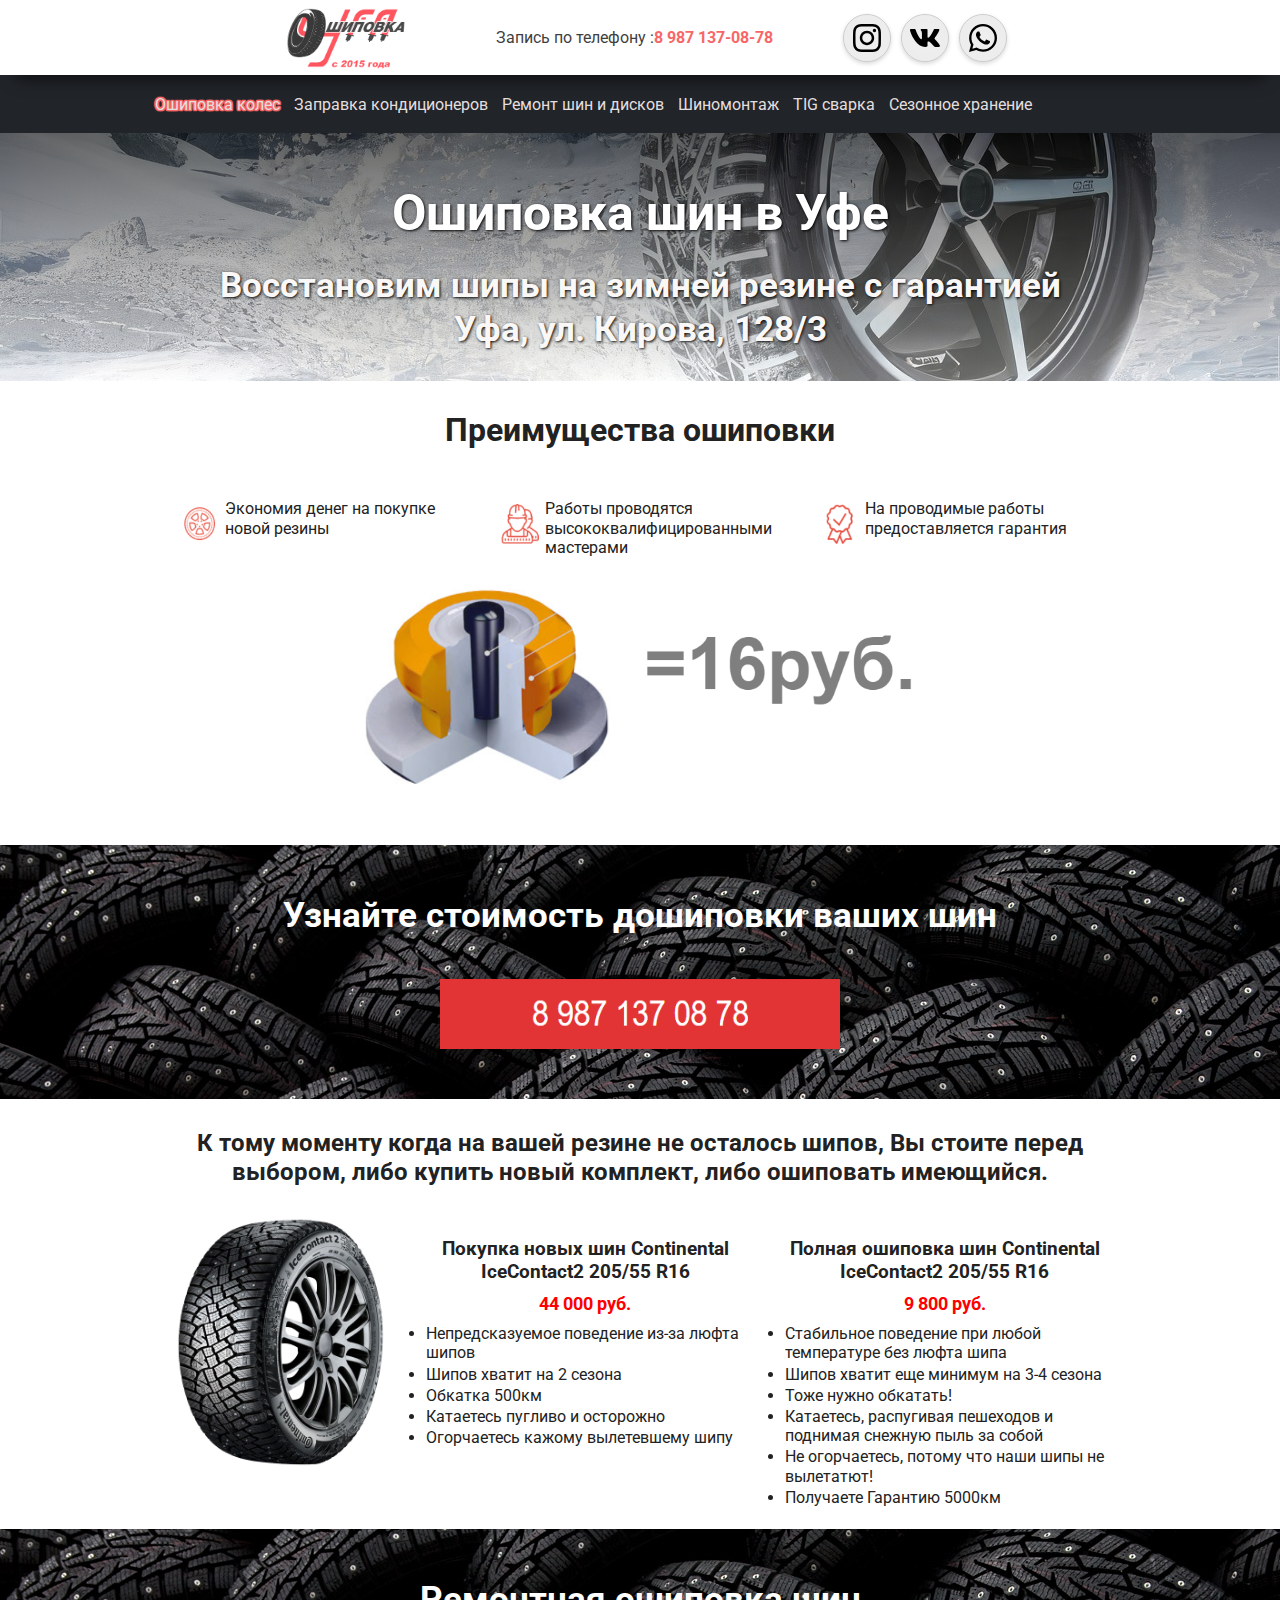
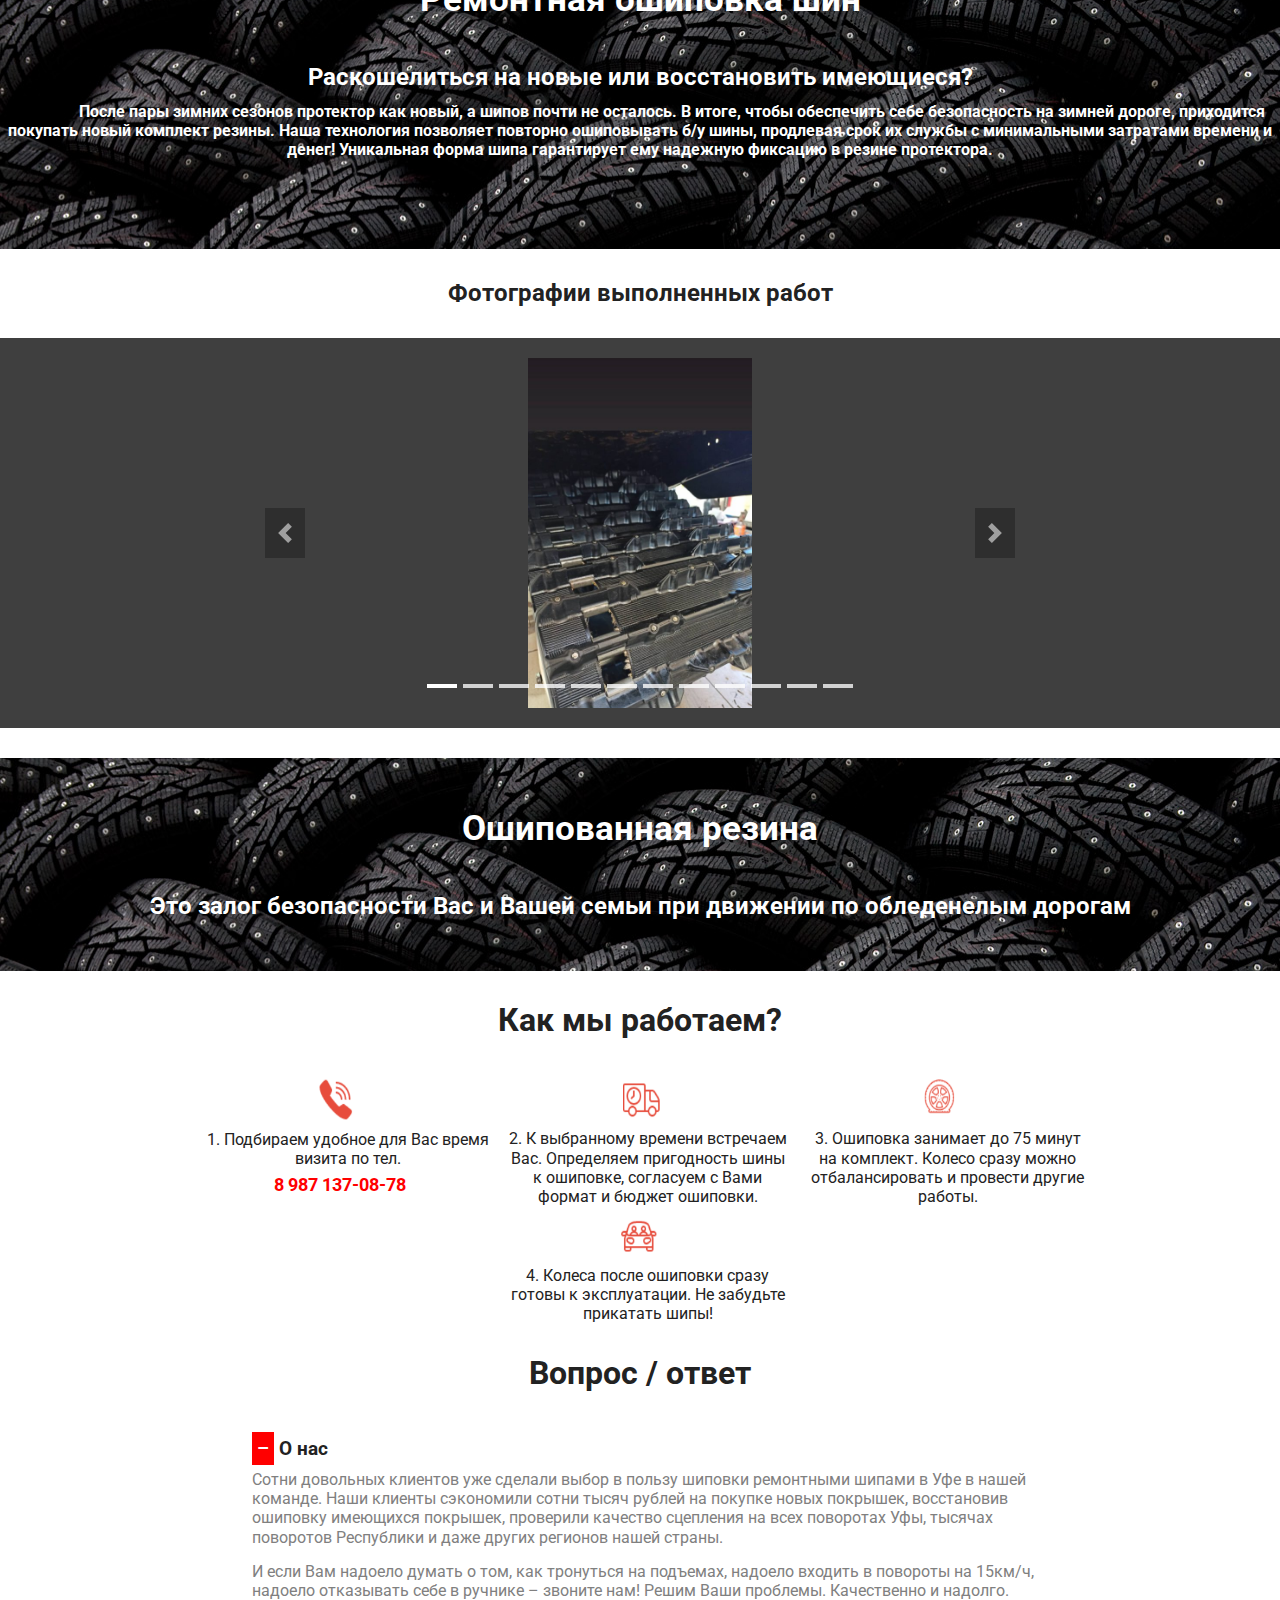
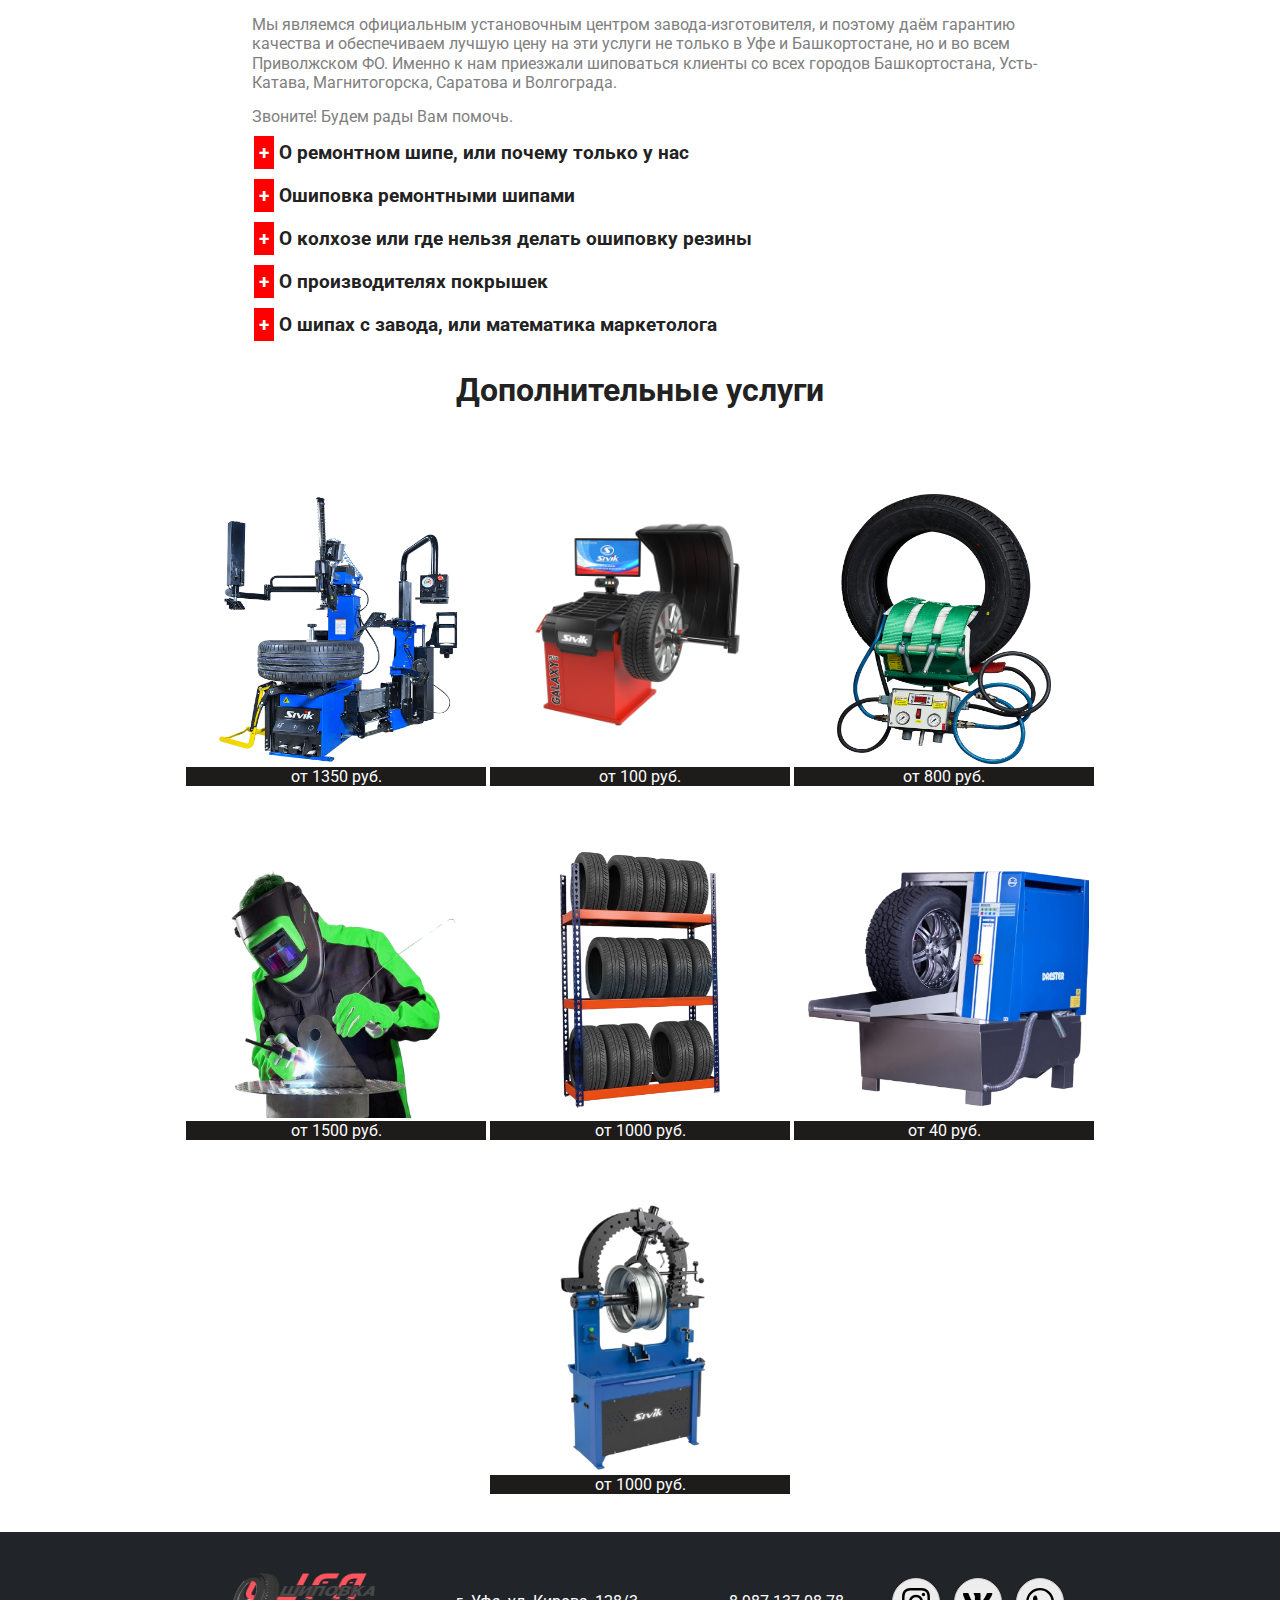
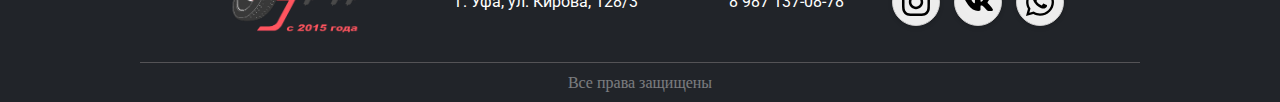
==== commit 8338ca41: "Update index.html" ====
--- a/index.html
+++ b/index.html
@@ -187,7 +187,7 @@
 <main class="main">
 <div class="fotki">
 
-  <!-- <div class="pedenus-slaidera">
+  <div class="pedenus-slaidera">
     <div class="sended-nesunam">
     <div class="design-mansecus">
     <div class="design-mansecu">
@@ -230,12 +230,12 @@
     </div>
     <a class="educas-nsution educas-nsution_prev" href="#" role="button"></a>
     <a class="educas-nsution educas-nsution_next" href="#" role="button"></a>
-    </div> -->
+    </div>
 
 
    
 
-    <div class="carousel-3d" data-gap="10">
+<!--     <div class="carousel-3d" data-gap="10">
       <figure>
           <div><a href="#any"><img class="galerei" src="photo1.jpg" alt=""/></a></div>
           <div><a href="#any"><img class="galerei" src="photo2.jpg" alt=""/></a></div>
@@ -254,7 +254,7 @@
           <button class="nav prev"> < </button>
           <button class="nav next"> > </button>
       </nav>
-  </div>
+  </div> -->
 
 
 
--- a/style.css
+++ b/style.css
@@ -933,6 +933,197 @@
 }
 
 
+
+
+ .menusha{
+  visibility: hidden;
+  /* background-color: red; */
+ }
+
+ .mesuba{
+  display:block;
+  margin-left: 25px;
+  /* color: #000; */
+  /* visibility: hidden; */
+ }
+
+ .mesuba .mensu{
+  width: 50%;
+  display: block;
+  /* border: #000 solid 3px; */
+ 
+ }
+
+ .mensu a{
+  color: #000;
+  font-size: 18px;
+ }
+
+  .navbar__wrap .menu {
+    display: none;
+  }
+  .hamb {
+    display: flex;
+    align-items: center;
+    font-size:x-large;
+  }
+  .hamb__field {
+    padding: 10px 20px;
+    cursor: pointer;
+  }
+  .bar {
+    display: block;
+    width: 30px;
+    height: 3px;
+    margin: 6px auto;
+    /* background-color: #fff; */
+    background-color:#3f3f3f;
+    transition: 0.2s;
+  }
+  .popup {
+    position: fixed;
+    top: 75px;
+    left: -100%;
+    width: 100%;
+    height: 100%;
+    background-color: #fff;
+    /* background-color:#3f3f3f; */
+    z-index: 300;
+    display: flex;
+    transition: 0.3s;
+  }
+  .popup.open {
+    left: 0;
+  }
+  .popup .menu {
+    width: 100%;
+    height: 100%;
+    display: flex;
+    flex-direction: column;
+    align-items: center;
+    justify-content: start;
+    padding: 50px 0;
+    overflow: auto;
+  }
+  .popup .menu > li {
+    width: 100%;
+    margin-left: 50px;
+    /* border: 1px solid black; */
+  }
+  .popup .menu > li > a {
+    width: 100%;
+    display: flex;
+    justify-content:left;
+    padding: 20px 0;
+    font-size: 20px;
+    font-weight: bold;
+    color: #3f3f3f;
+    
+
+  }
+  .popup .menu > li > a:hover {
+    background-color: rgba(122, 82, 179, 0.1);
+    
+  }
+  .hamb__field.active .bar:nth-child(2) {
+    opacity: 0;
+  }
+  .hamb__field.active .bar:nth-child(1) {
+    transform: translateY(9px) rotate(45deg);
+  }
+  .hamb__field.active .bar:nth-child(3) {
+    transform: translateY(-8px) rotate(-45deg);
+  }
+  body.noscroll {
+    overflow: hidden;
+  }
+}
+
+.link-hover-solid a {
+  display: inline-block;
+  color: rgba(129, 128, 128, 0.7);
+  line-height: 1;
+  text-decoration: none;
+  cursor: pointer;
+}
+.link-hover-solid a:after {
+  background-color: #ff6000;
+  display: block;
+  content: "";
+  height: 3px;
+  width: 0%;
+  -webkit-transition: width .2s ease-in-out;
+  -moz--transition: width .2s ease-in-out;
+  transition: width .2s ease-in-out;
+}
+.link-hover-solid a:hover:after,
+.link-hover-solid a:focus:after {
+  width: 100%;
+}
+
+
+#link-hover-solid a {
+  display: block;
+  /* margin-top: 20%; */
+  line-height: 1;
+  text-decoration: none;
+  cursor: pointer;
+}
+#link-hover-solid a:after {
+  background-color: #ff6000;
+  display: block;
+  content: "";
+  height: 3px;
+  width: 0%;
+  -webkit-transition: width .2s ease-in-out;
+  -moz--transition: width .2s ease-in-out;
+  transition: width .2s ease-in-out;
+}
+#link-hover-solid a:hover:after,
+#link-hover-solid a:focus:after {
+  width: 100%;
+}
+
+img{
+object-fit: fill;
+width: 100%;
+height: 150%;
+
+/* position: relative; */
+}
+
+@import url(https://maxcdn.bootstrapcdn.com/font-awesome/4.7.0/css/font-awesome.min.css);
+
+.social {display: inline-block;
+padding-bottom: 3px;
+padding-top: 3px;}
+.social a {
+display: block;
+width: 48px;
+height: 48px;
+margin: 10px 10px 10px 0;
+text-align: center;
+color: #000;
+background: #fff;
+border: 1px solid #ccc;
+border-radius: 24px;
+box-shadow: 0 2px 4px rgba(0,0,0,0.15), inset 0 0 50px rgba(0,0,0,0.1);
+
+}
+
+.social a:hover {color: #fff;}
+.social svg {
+margin-top: 7px;
+width: 32px;
+height: 32px;
+}
+.instagram a:hover {background:rgb(252, 97, 148);}
+.vk a:hover {background: #4a76a8;}
+.whatsapp a:hover {background: #50b154;}
+
+
+
+
 .carousel-3d {
   padding: 20px;
   -webkit-perspective: 500px;
@@ -942,6 +1133,8 @@
   align-items: center;
   overflow: hidden;
 }
+
+ 
 .carousel-3d > * {
   flex: 0 0 auto;
 }
@@ -954,26 +1147,35 @@
   transition: transform 0.5s;
   transition: transform 0.5s, -webkit-transform 0.5s;
 }
+
+
+.carousel-3d figure img {
+  user-select: none;
+}
+
+
 .carousel-3d figure img,
 .carousel-3d figure div {
   width: 100%;
   box-sizing: border-box;
   padding: 0;
 }
-.carousel-3d figure img {
-  user-select: none;
-}
+
 .carousel-3d figure div:not(:first-of-type),
 .carousel-3d figure img:not(:first-of-type) {
   position: absolute;
   left: 0;
   top: 0;
 }
+
+
 .carousel-3d nav {
   display: flex;
   justify-content: center;
   margin: 20px 0 0;
 }
+
+
 .carousel-3d nav button {
   flex: 0 0 auto;
   /* margin: -800% 1000% 0 1000%; */
@@ -989,6 +1191,7 @@
   font-weight: bold;
   transition: all .3s ease;
 }
+
 .carousel-3d nav button:hover {
   color: #FFF;
   background: #7c7d7d;
@@ -1006,194 +1209,4 @@
 
 }
 
-}
-
- .menusha{
-  visibility: hidden;
-  /* background-color: red; */
- }
-
- .mesuba{
-  display:block;
-  margin-left: 25px;
-  /* color: #000; */
-  /* visibility: hidden; */
- }
-
- .mesuba .mensu{
-  width: 50%;
-  display: block;
-  /* border: #000 solid 3px; */
- 
- }
-
- .mensu a{
-  color: #000;
-  font-size: 18px;
- }
-
-  .navbar__wrap .menu {
-    display: none;
-  }
-  .hamb {
-    display: flex;
-    align-items: center;
-    font-size:x-large;
-  }
-  .hamb__field {
-    padding: 10px 20px;
-    cursor: pointer;
-  }
-  .bar {
-    display: block;
-    width: 30px;
-    height: 3px;
-    margin: 6px auto;
-    /* background-color: #fff; */
-    background-color:#3f3f3f;
-    transition: 0.2s;
-  }
-  .popup {
-    position: fixed;
-    top: 75px;
-    left: -100%;
-    width: 100%;
-    height: 100%;
-    background-color: #fff;
-    /* background-color:#3f3f3f; */
-    z-index: 300;
-    display: flex;
-    transition: 0.3s;
-  }
-  .popup.open {
-    left: 0;
-  }
-  .popup .menu {
-    width: 100%;
-    height: 100%;
-    display: flex;
-    flex-direction: column;
-    align-items: center;
-    justify-content: start;
-    padding: 50px 0;
-    overflow: auto;
-  }
-  .popup .menu > li {
-    width: 100%;
-    margin-left: 50px;
-    /* border: 1px solid black; */
-  }
-  .popup .menu > li > a {
-    width: 100%;
-    display: flex;
-    justify-content:left;
-    padding: 20px 0;
-    font-size: 20px;
-    font-weight: bold;
-    color: #3f3f3f;
-    
-
-  }
-  .popup .menu > li > a:hover {
-    background-color: rgba(122, 82, 179, 0.1);
-    
-  }
-  .hamb__field.active .bar:nth-child(2) {
-    opacity: 0;
-  }
-  .hamb__field.active .bar:nth-child(1) {
-    transform: translateY(9px) rotate(45deg);
-  }
-  .hamb__field.active .bar:nth-child(3) {
-    transform: translateY(-8px) rotate(-45deg);
-  }
-  body.noscroll {
-    overflow: hidden;
-  }
-}
-
-.link-hover-solid a {
-  display: inline-block;
-  color: rgba(129, 128, 128, 0.7);
-  line-height: 1;
-  text-decoration: none;
-  cursor: pointer;
-}
-.link-hover-solid a:after {
-  background-color: #ff6000;
-  display: block;
-  content: "";
-  height: 3px;
-  width: 0%;
-  -webkit-transition: width .2s ease-in-out;
-  -moz--transition: width .2s ease-in-out;
-  transition: width .2s ease-in-out;
-}
-.link-hover-solid a:hover:after,
-.link-hover-solid a:focus:after {
-  width: 100%;
-}
-
-
-#link-hover-solid a {
-  display: block;
-  /* margin-top: 20%; */
-  line-height: 1;
-  text-decoration: none;
-  cursor: pointer;
-}
-#link-hover-solid a:after {
-  background-color: #ff6000;
-  display: block;
-  content: "";
-  height: 3px;
-  width: 0%;
-  -webkit-transition: width .2s ease-in-out;
-  -moz--transition: width .2s ease-in-out;
-  transition: width .2s ease-in-out;
-}
-#link-hover-solid a:hover:after,
-#link-hover-solid a:focus:after {
-  width: 100%;
-}
-
-img{
-object-fit: fill;
-width: 100%;
-height: 150%;
-
-/* position: relative; */
-}
-
-@import url(https://maxcdn.bootstrapcdn.com/font-awesome/4.7.0/css/font-awesome.min.css);
-
-.social {display: inline-block;
-padding-bottom: 3px;
-padding-top: 3px;}
-.social a {
-display: block;
-width: 48px;
-height: 48px;
-margin: 10px 10px 10px 0;
-text-align: center;
-color: #000;
-background: #fff;
-border: 1px solid #ccc;
-border-radius: 24px;
-box-shadow: 0 2px 4px rgba(0,0,0,0.15), inset 0 0 50px rgba(0,0,0,0.1);
-
-}
-
-.social a:hover {color: #fff;}
-.social svg {
-margin-top: 7px;
-width: 32px;
-height: 32px;
-}
-.instagram a:hover {background:rgb(252, 97, 148);}
-.vk a:hover {background: #4a76a8;}
-.whatsapp a:hover {background: #50b154;}
-
-
-
-
+}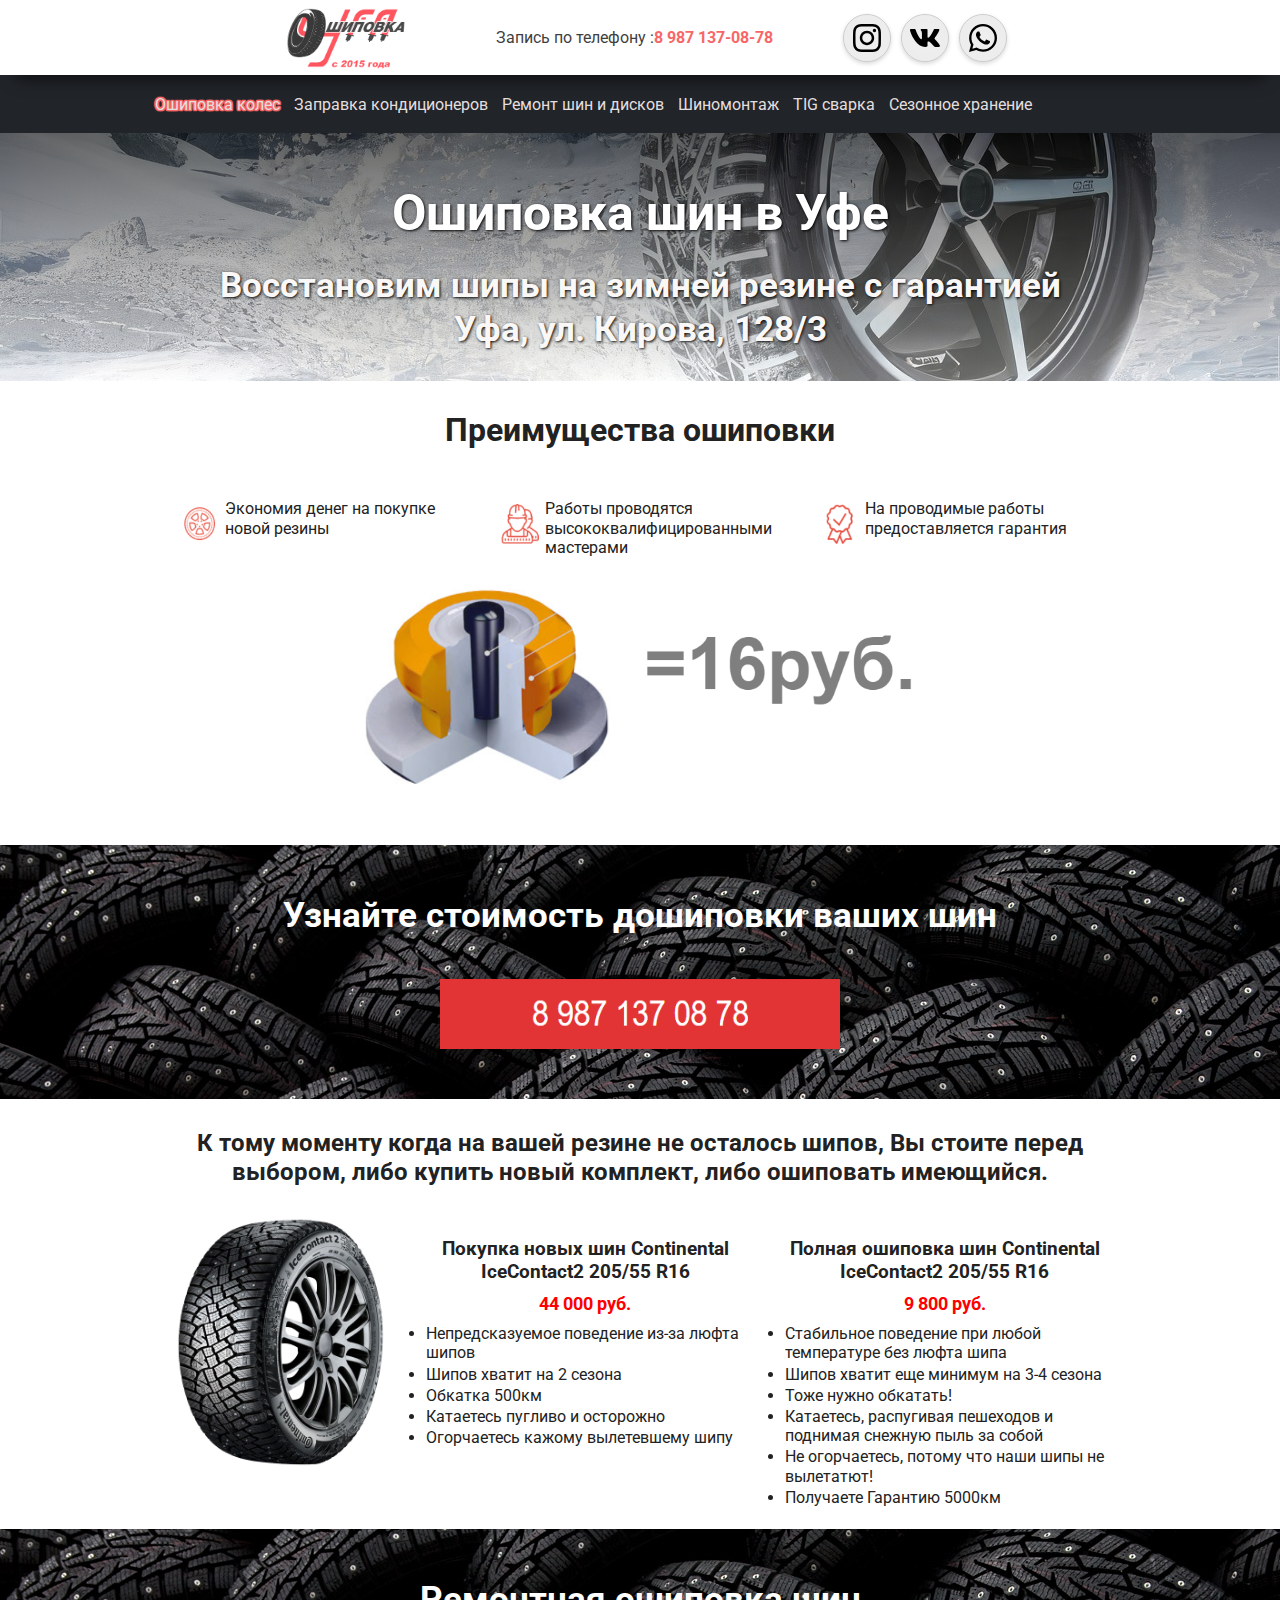
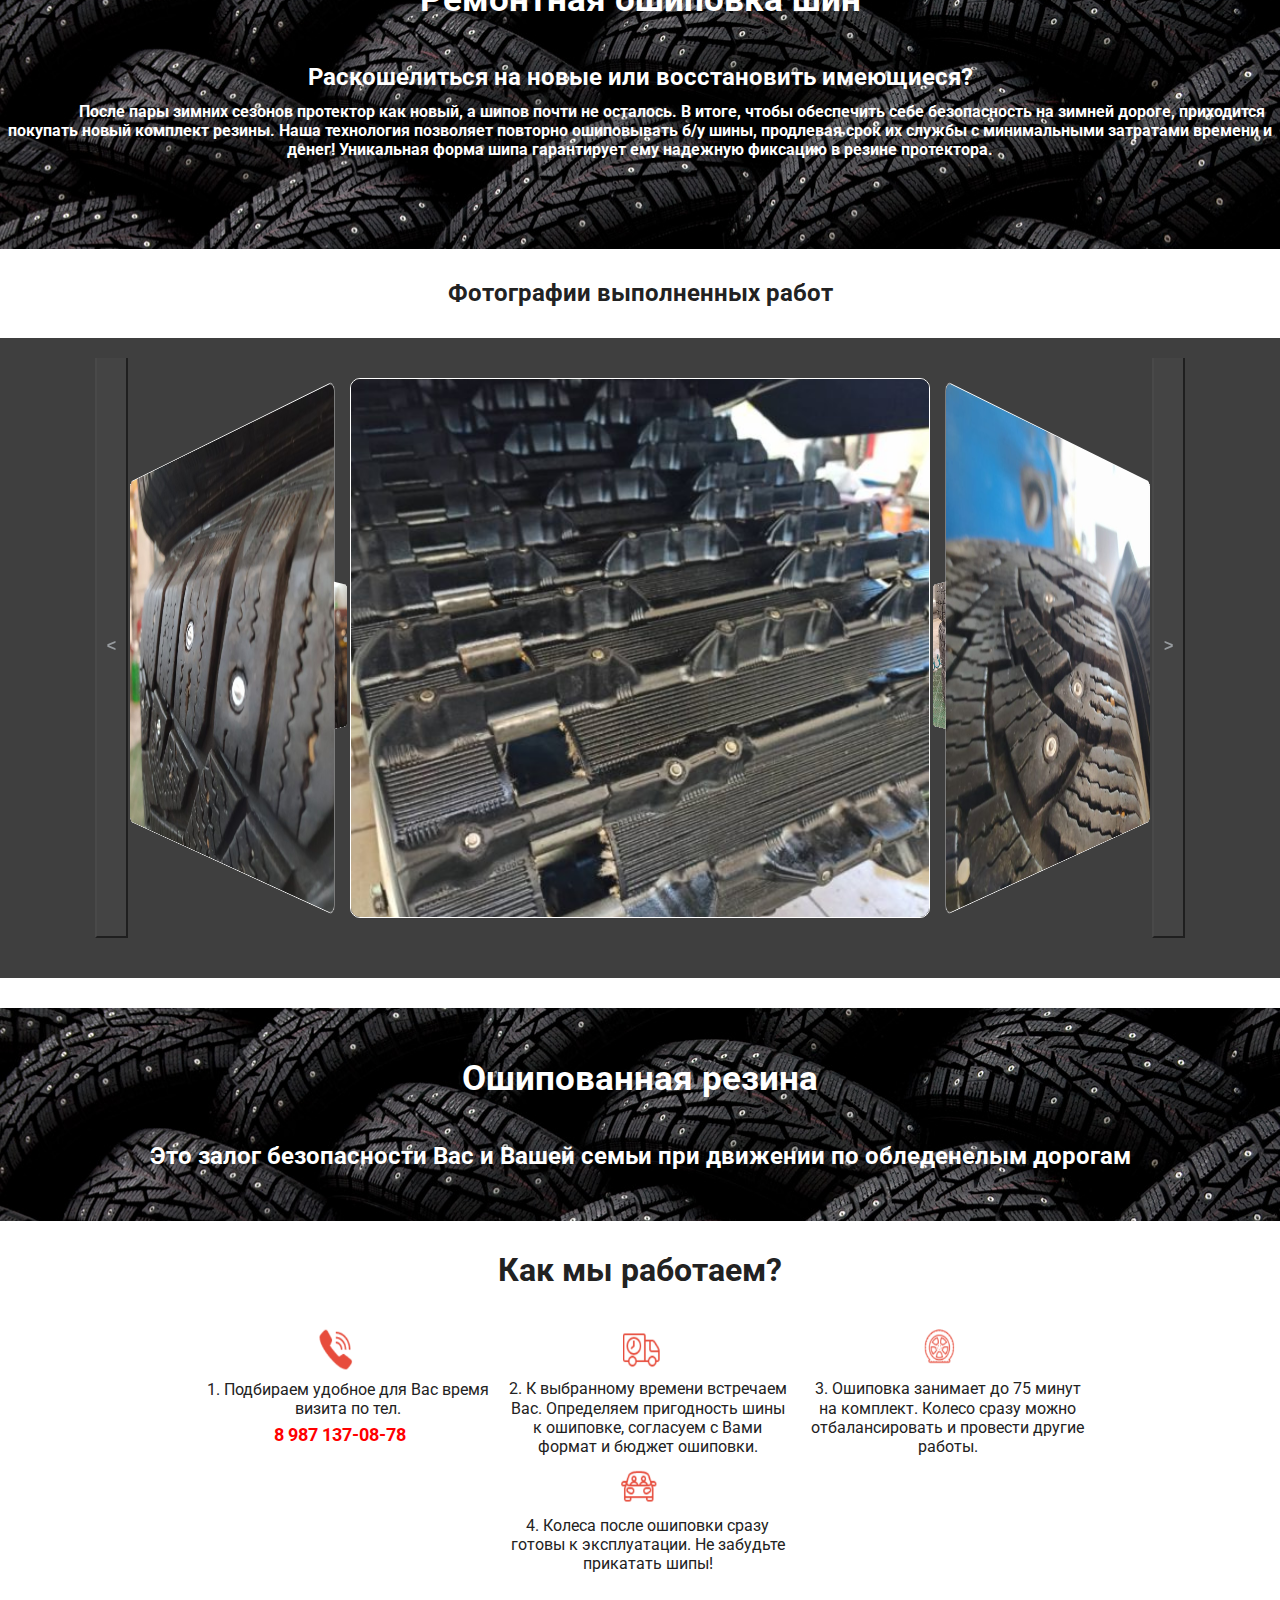
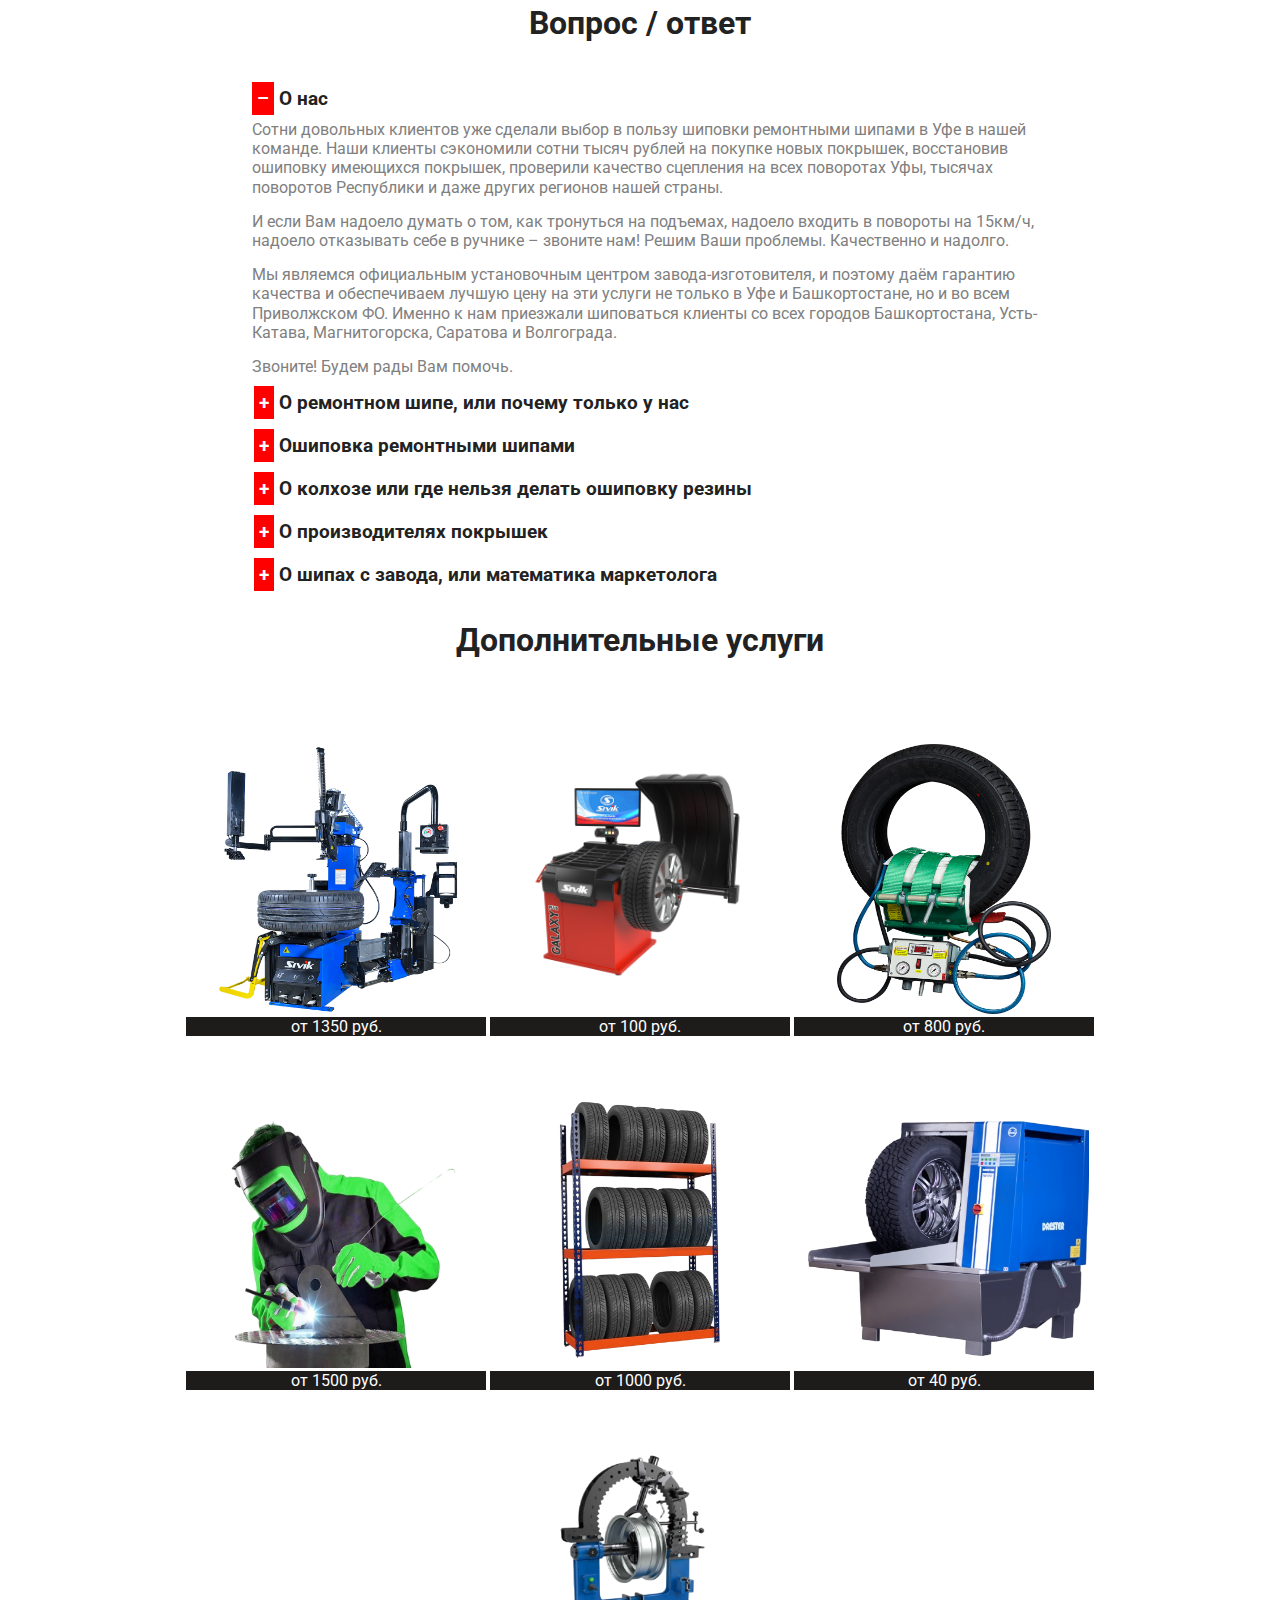
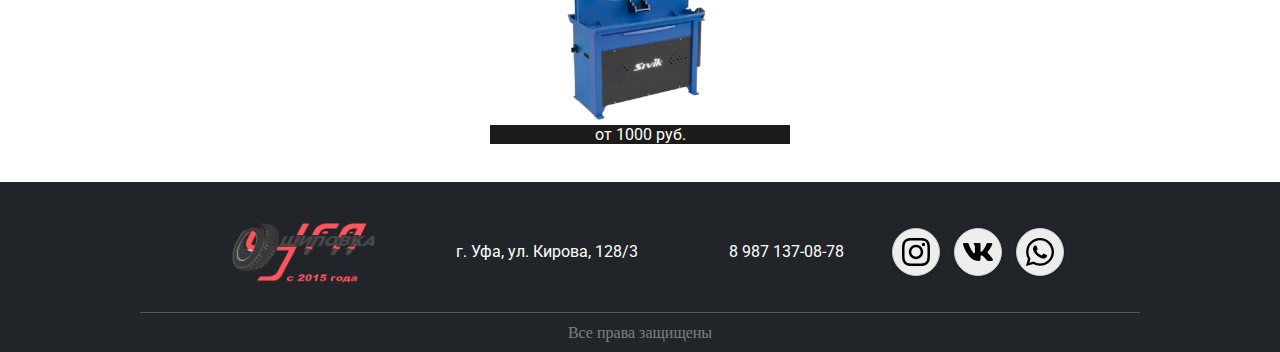
==== commit cc9274df: "correct bag" ====
--- a/index.html
+++ b/index.html
@@ -30,9 +30,9 @@
               <li> <div class="submenu-link"><img src="chrome_D1sg9mrpf6-PhotoRoom.png-PhotoRoom.png" class="burger">
                  <a href="" > Меню</a></div>
                 <ul class="submenu">
-                  <li class="pagesik"><a href='' id="glaw">Ошиповка колес</a></li>
+                  <li class="pagesik"><a href='index.html' id="glaw">Ошиповка колес</a></li>
                 <li class="pagesik"><a href=''>Заправка кондиционеров</a></li>
-                <li class="pagesik"><a href=''>Ремонт шин и дисков</a></li>
+                <li class="pagesik"><a href='remontshin.html'>Ремонт шин и дисков</a></li>
                 <li class="pagesik"><a href=''>Шиномонтаж</a></li>
                 <li class="pagesik"><a href=''>TIG сварка</a></li>
                 <li class="pagesik"><a href=''>Сезонное хранение</a></li>
@@ -51,9 +51,9 @@
             
             <div class="mesuba"> 
               <ul class="mensu">
-              <li class="pagesik"><a href='' id="glaw">Ошиповка колес</a></li>
+              <li class="pagesik"><a href='index.html' id="glaw">Ошиповка колес</a></li>
               <li class="pagesik"><a href=''>Заправка кондиционеров</a></li>
-              <li class="pagesik"><a href=''>Ремонт шин и дисков</a></li>
+              <li class="pagesik"><a href='remontshin.html'>Ремонт шин и дисков</a></li>
               <li class="pagesik"><a href=''>Шиномонтаж</a></li>
               <li class="pagesik"><a href=''>TIG сварка</a></li>
               <li class="pagesik"><a href=''>Сезонное хранение</a></li>
@@ -94,9 +94,9 @@
     <header class="header" id="header">  
       <div class="container">
         <div class="content">
-                <li class="pagesik"><a href='' id="glaw">Ошиповка колес</a></li>
+                <li class="pagesik"><a href='index.html' id="glaw">Ошиповка колес</a></li>
                 <li class="pagesik"><a href=''>Заправка кондиционеров</a></li>
-                <li class="pagesik"><a href=''>Ремонт шин и дисков</a></li>
+                <li class="pagesik"><a href='remontshin.html'>Ремонт шин и дисков</a></li>
                 <li class="pagesik"><a href=''>Шиномонтаж</a></li>
                 <li class="pagesik"><a href=''>TIG сварка</a></li>
                 <li class="pagesik"><a href=''>Сезонное хранение</a></li>
@@ -235,7 +235,7 @@
 
    
 
-<!--     <div class="carousel-3d" data-gap="10">
+  <div class="carousel-3d" data-gap="10">
       <figure>
           <div><a href="#any"><img class="galerei" src="photo1.jpg" alt=""/></a></div>
           <div><a href="#any"><img class="galerei" src="photo2.jpg" alt=""/></a></div>
@@ -254,7 +254,11 @@
           <button class="nav prev"> < </button>
           <button class="nav next"> > </button>
       </nav>
-  </div> -->
+
+   </div> 
+
+  </div>
+
 
 
 
--- a/style.css
+++ b/style.css
@@ -898,10 +898,8 @@
     
   }
 
-  .galerei{
-    height: 30vh;
-    
-  }
+  
+  
 
  .header{
   display: none;
@@ -1199,6 +1197,20 @@
 
 @media (max-width: 900px) {
 
+
+  .galerei{
+    height: 30vh;
+    /* width: 70vw; */
+  }
+
+  .carousel-3d figure img{
+  /* width: 90vw; */
+  width: 50vw;
+  /* box-sizing: border-box;
+  padding: 0; */
+  /* margin-left: -15vw; */
+}
+
 .carousel-3d nav button {
 
 margin: -48vh 40vw 0 40vw ;
@@ -1209,4 +1221,13 @@
 
 }
 
-}+}
+
+
+
+
+
+
+
+
+
--- a/css/style.css
+++ b/css/style.css
@@ -12,7 +12,7 @@
   margin-right: auto;
   /* background-color: gray;
   margin-bottom: 10px; */
-  
+  display: none;
   }
 
   /* стили для обёртки, в которой заключены слайды */
@@ -137,6 +137,10 @@
       height: 60%;
       
     }
+
+    .pedenus-slaidera {
+      display: block;
+    }
   }
 
 
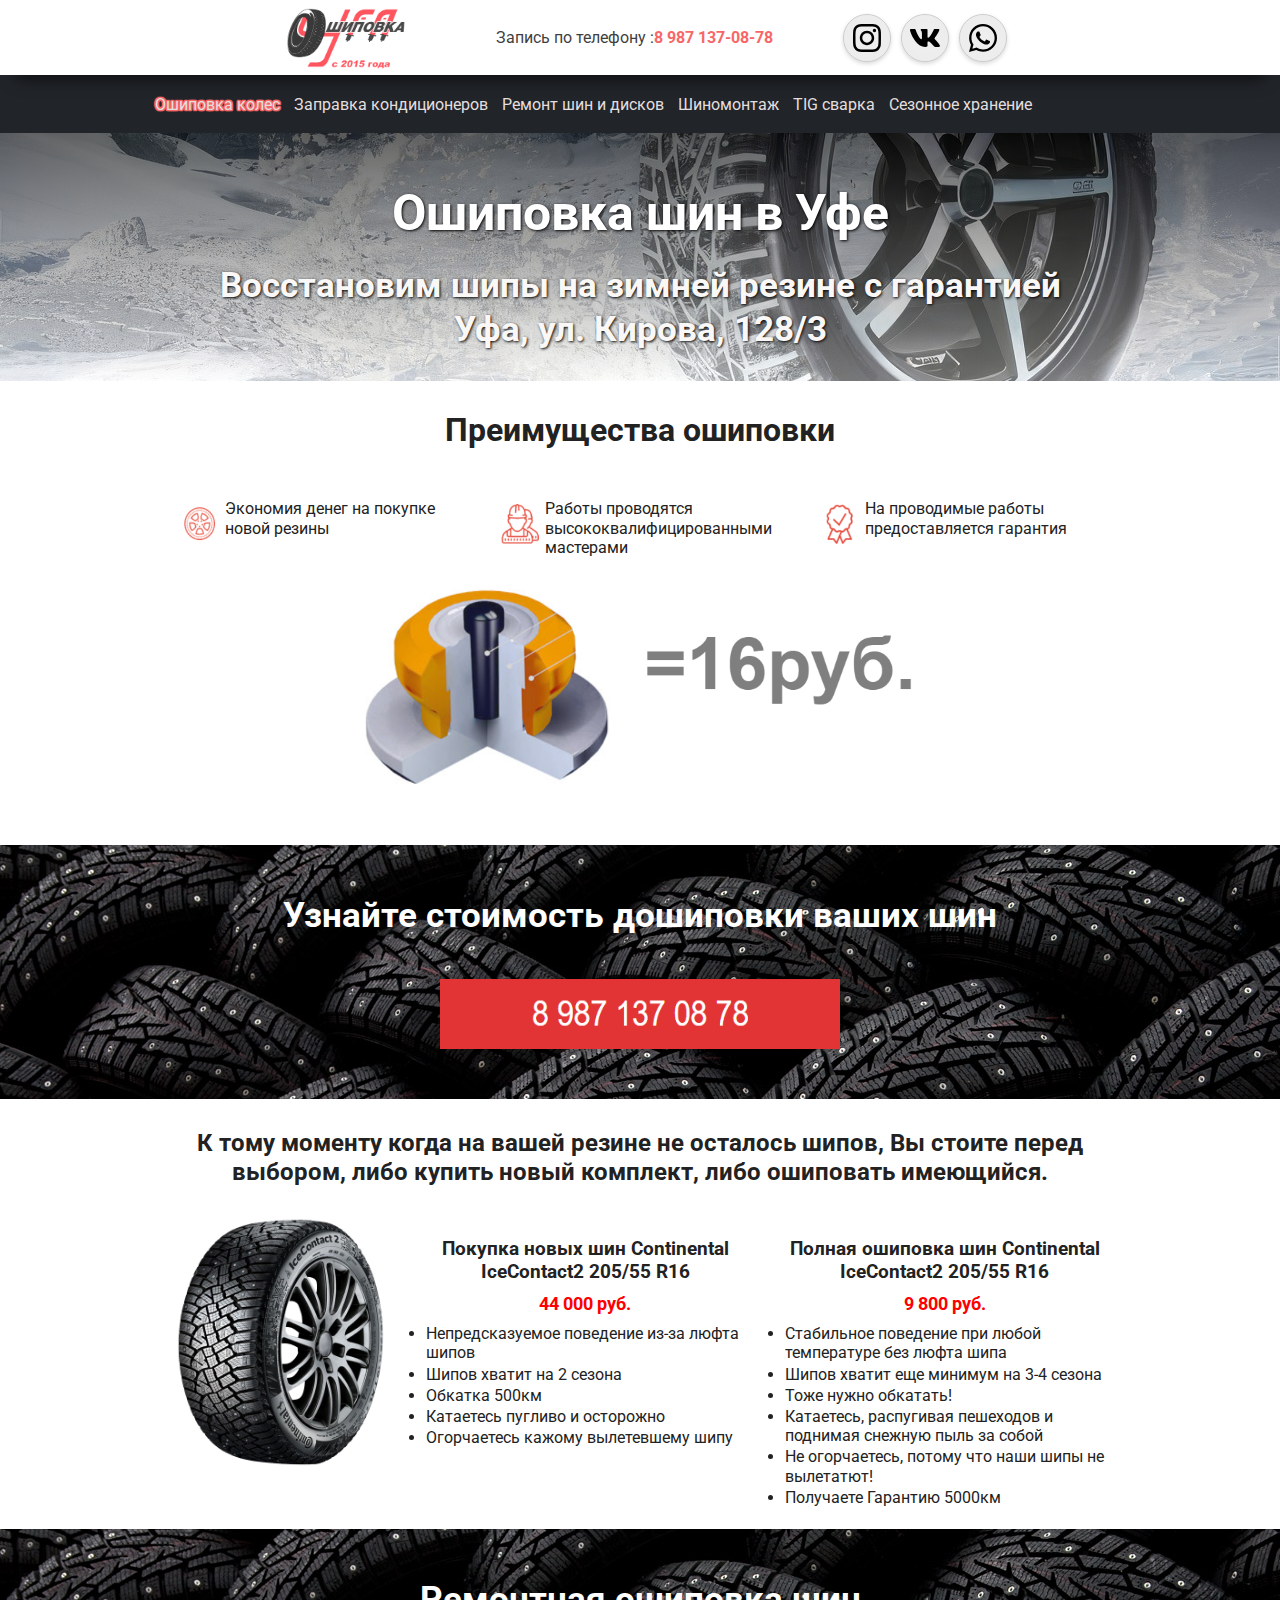
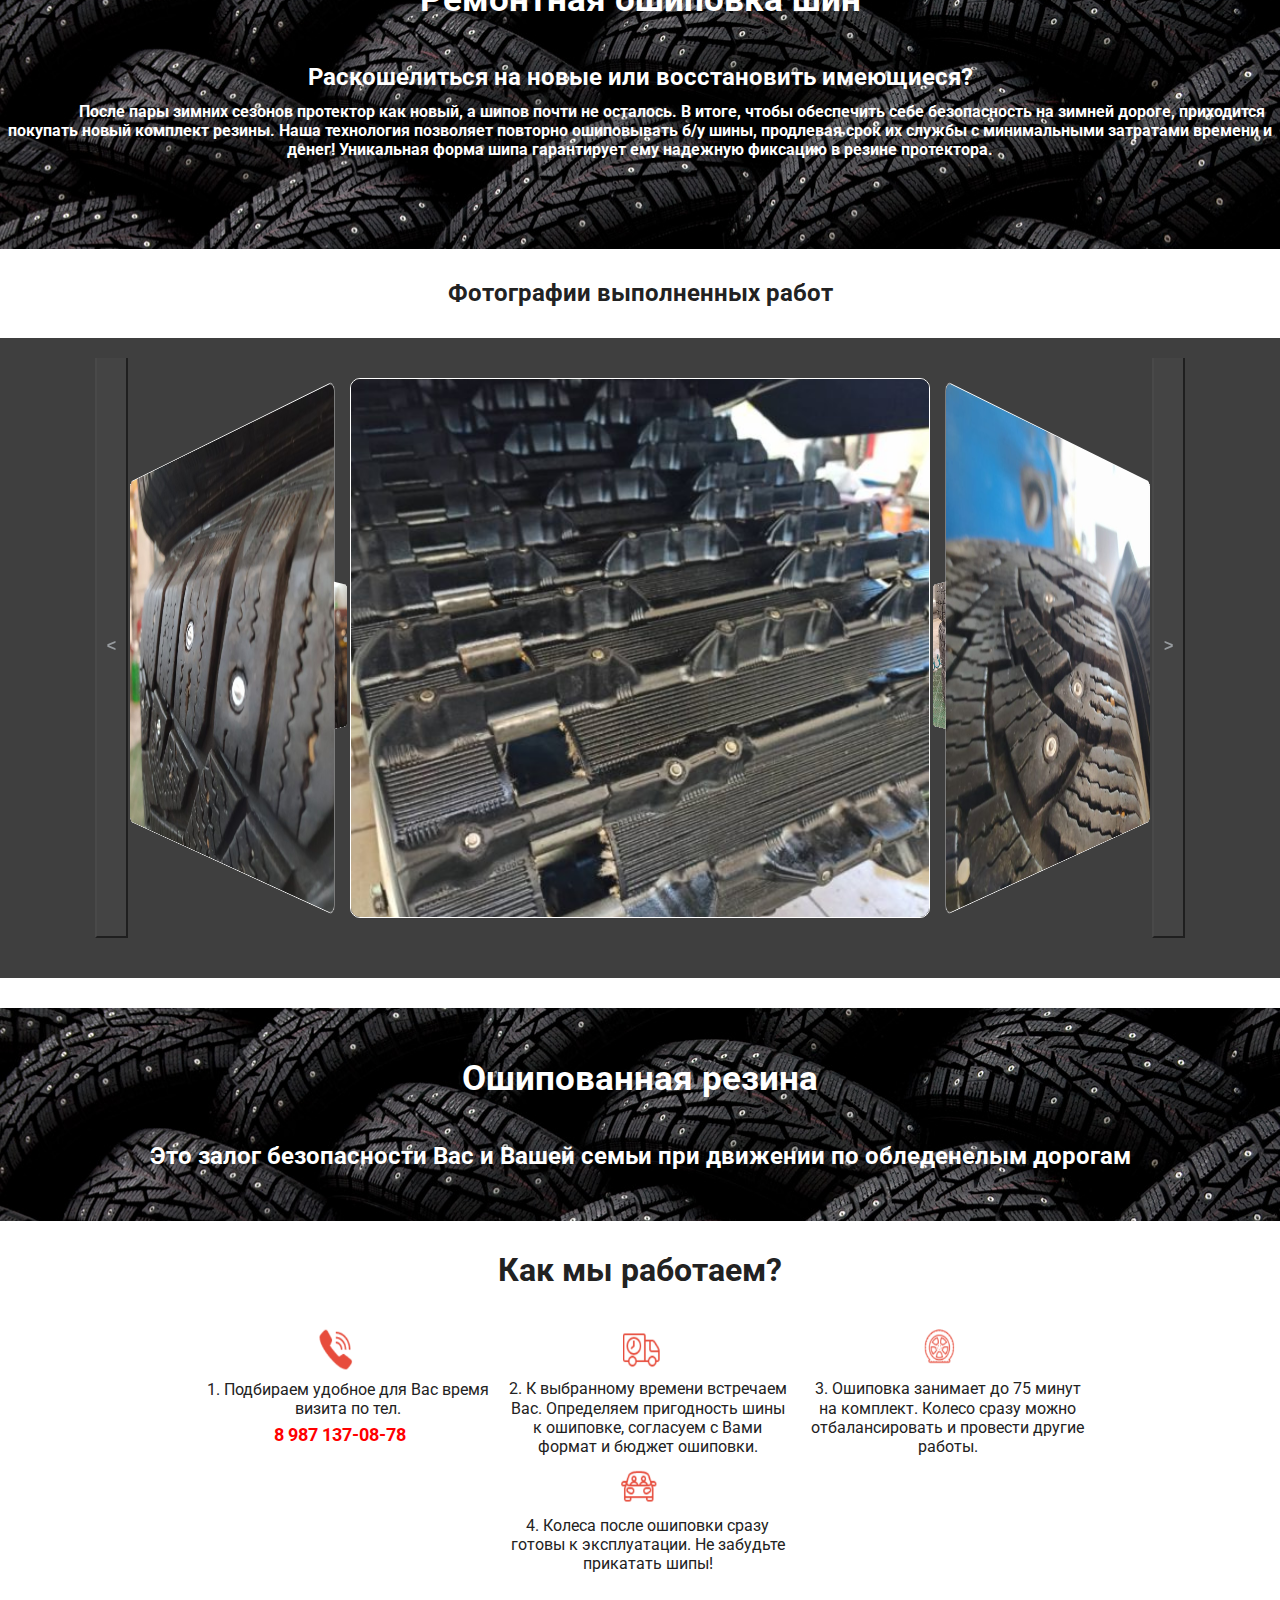
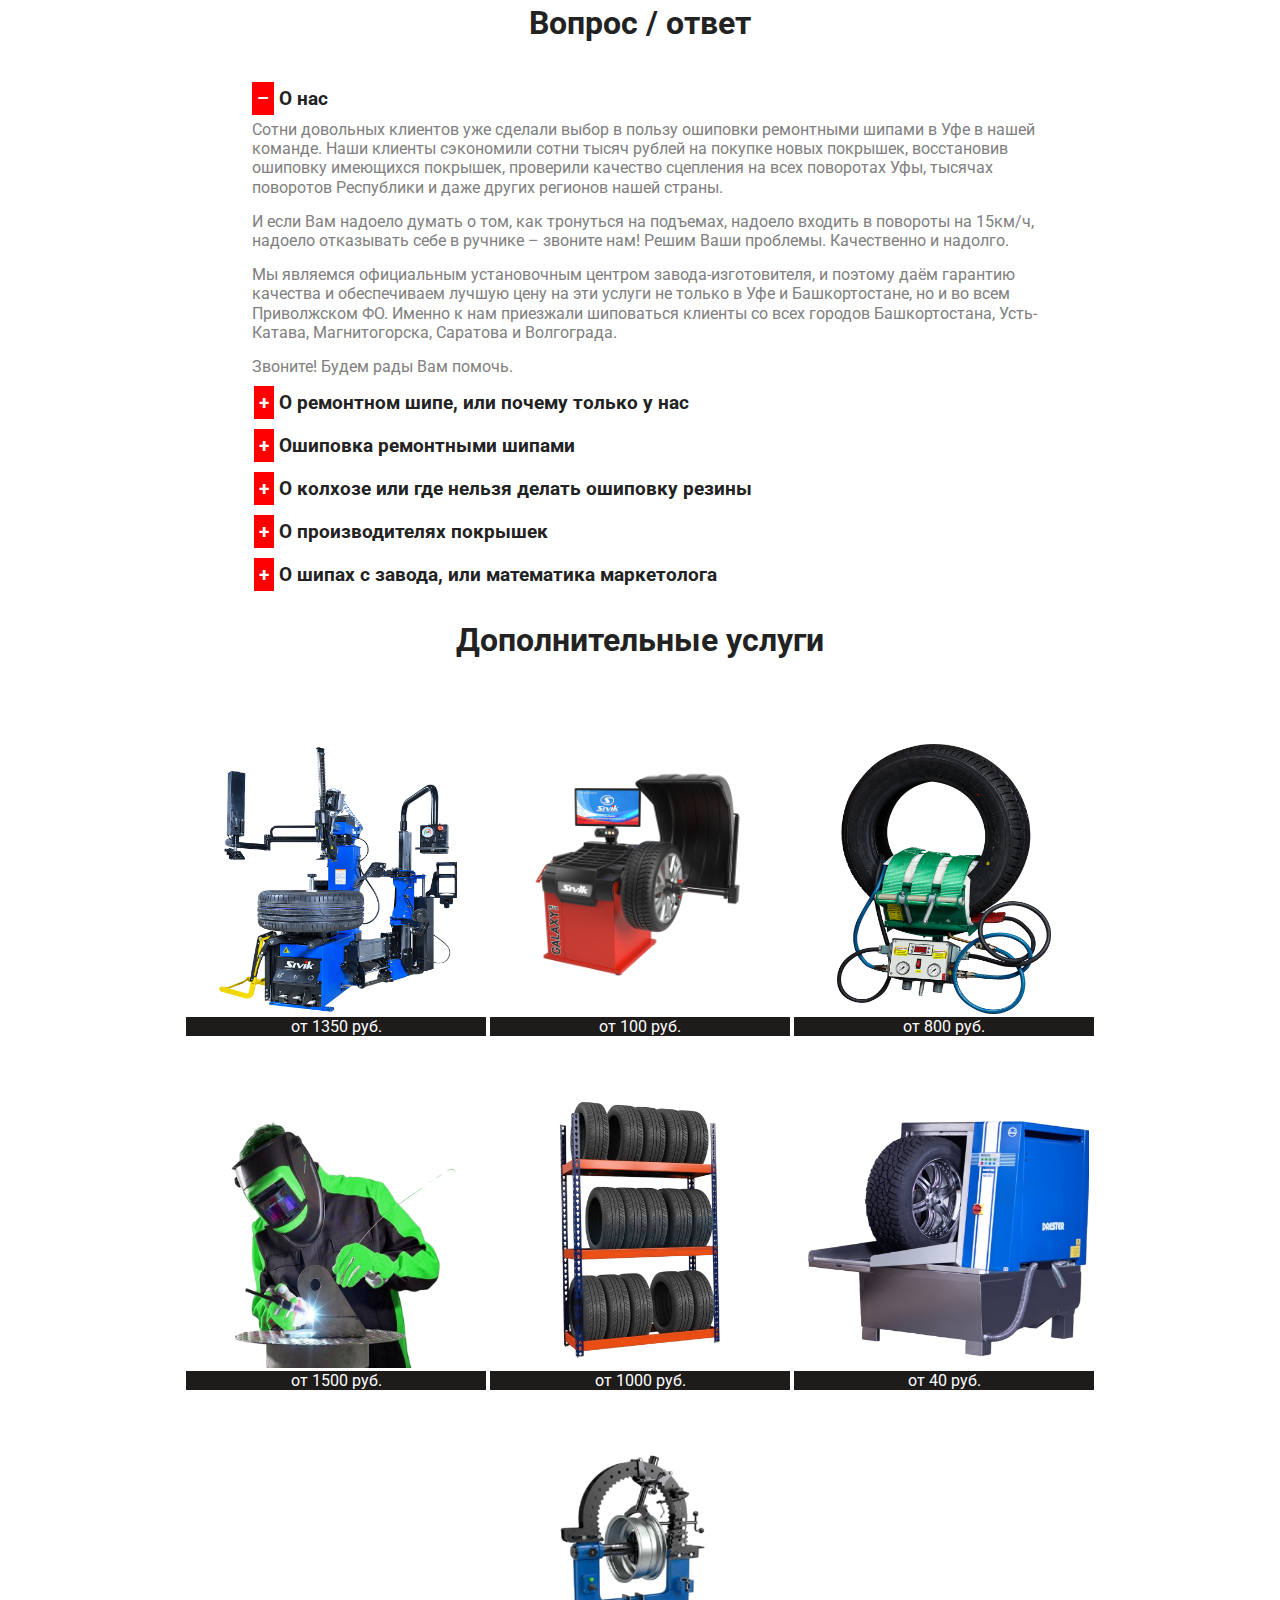
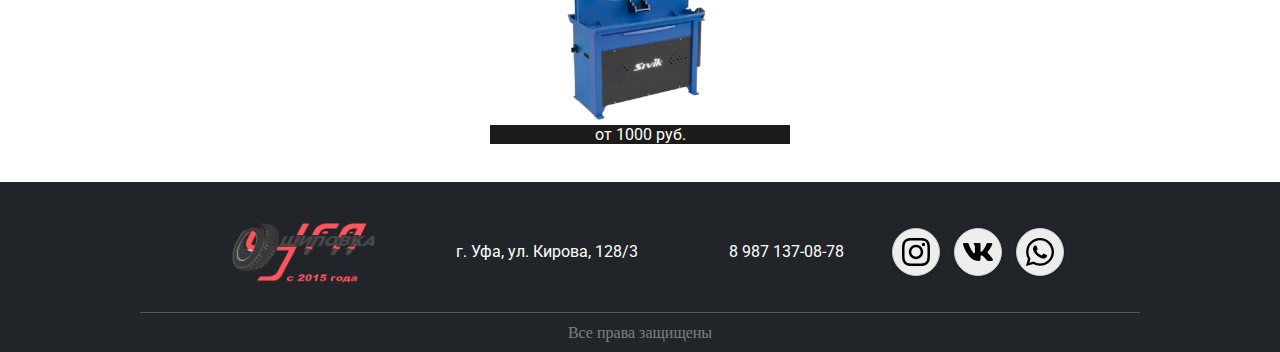
==== commit 39ef3978: "correct icon" ====
--- a/index.html
+++ b/index.html
@@ -235,7 +235,7 @@
 
    
 
-  <div class="carousel-3d" data-gap="10">
+  <div class="carousel-3d" data-gap="10" >
       <figure>
           <div><a href="#any"><img class="galerei" src="photo1.jpg" alt=""/></a></div>
           <div><a href="#any"><img class="galerei" src="photo2.jpg" alt=""/></a></div>
@@ -289,7 +289,7 @@
       <div class="blokopisan" onclick="look('link1'),izmeVid('redblock1'),izmVidMin('redMin1')"  ><div id="redMin1" class="redblock">–</div> <div id="redblock1" class="redblock1" >+</div> 
       О нас </div>
       <div id="link1" class="opisanie">
-        <p>Сотни довольных клиентов уже сделали выбор в пользу шиповки ремонтными шипами в Уфе в нашей команде. 
+        <p>Сотни довольных клиентов уже сделали выбор в пользу ошиповки ремонтными шипами в Уфе в нашей команде. 
         Наши клиенты сэкономили сотни тысяч рублей на покупке новых покрышек, восстановив ошиповку имеющихся покрышек, проверили качество сцепления 
         на всех поворотах Уфы, тысячах поворотов Республики и даже других регионов нашей страны. </p>
         <p>И если Вам надоело думать о том, как тронуться на подъемах, надоело входить в повороты на 15км/ч, надоело отказывать себе в ручнике – звоните нам! 
--- a/style.css
+++ b/style.css
@@ -899,6 +899,8 @@
   }
 
   
+
+  
   
 
  .header{
--- a/css/style.css
+++ b/css/style.css
@@ -132,7 +132,7 @@
   margin-left: 5%; */
   }
 
-  @media (max-width: 700px) {
+  @media (max-width: 900px) {
     .img-naminks{
       height: 60%;
       
@@ -141,6 +141,13 @@
     .pedenus-slaidera {
       display: block;
     }
+
+    .carousel-3d{
+      display: none;
+      visibility: hidden;
+      transform: scale(0);
+      margin:-15vh -1px;
+    }
   }
 
 
